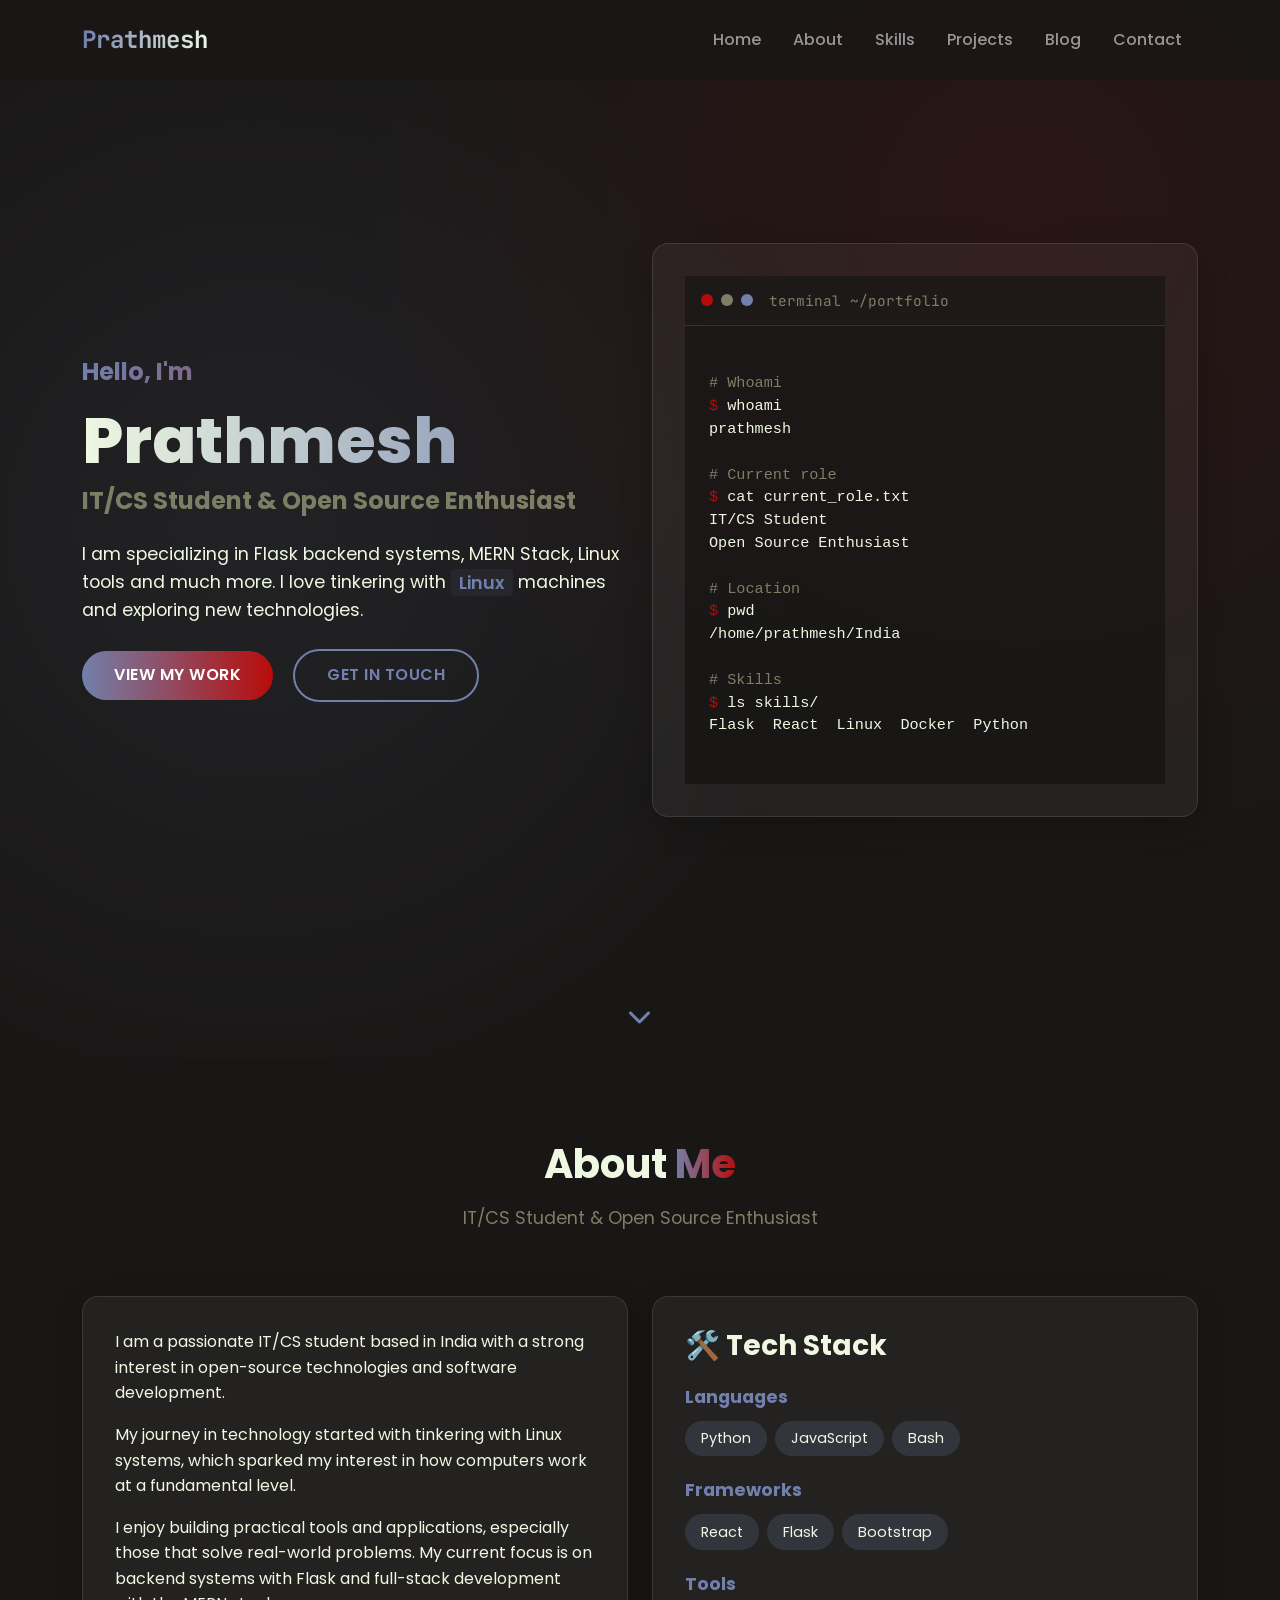
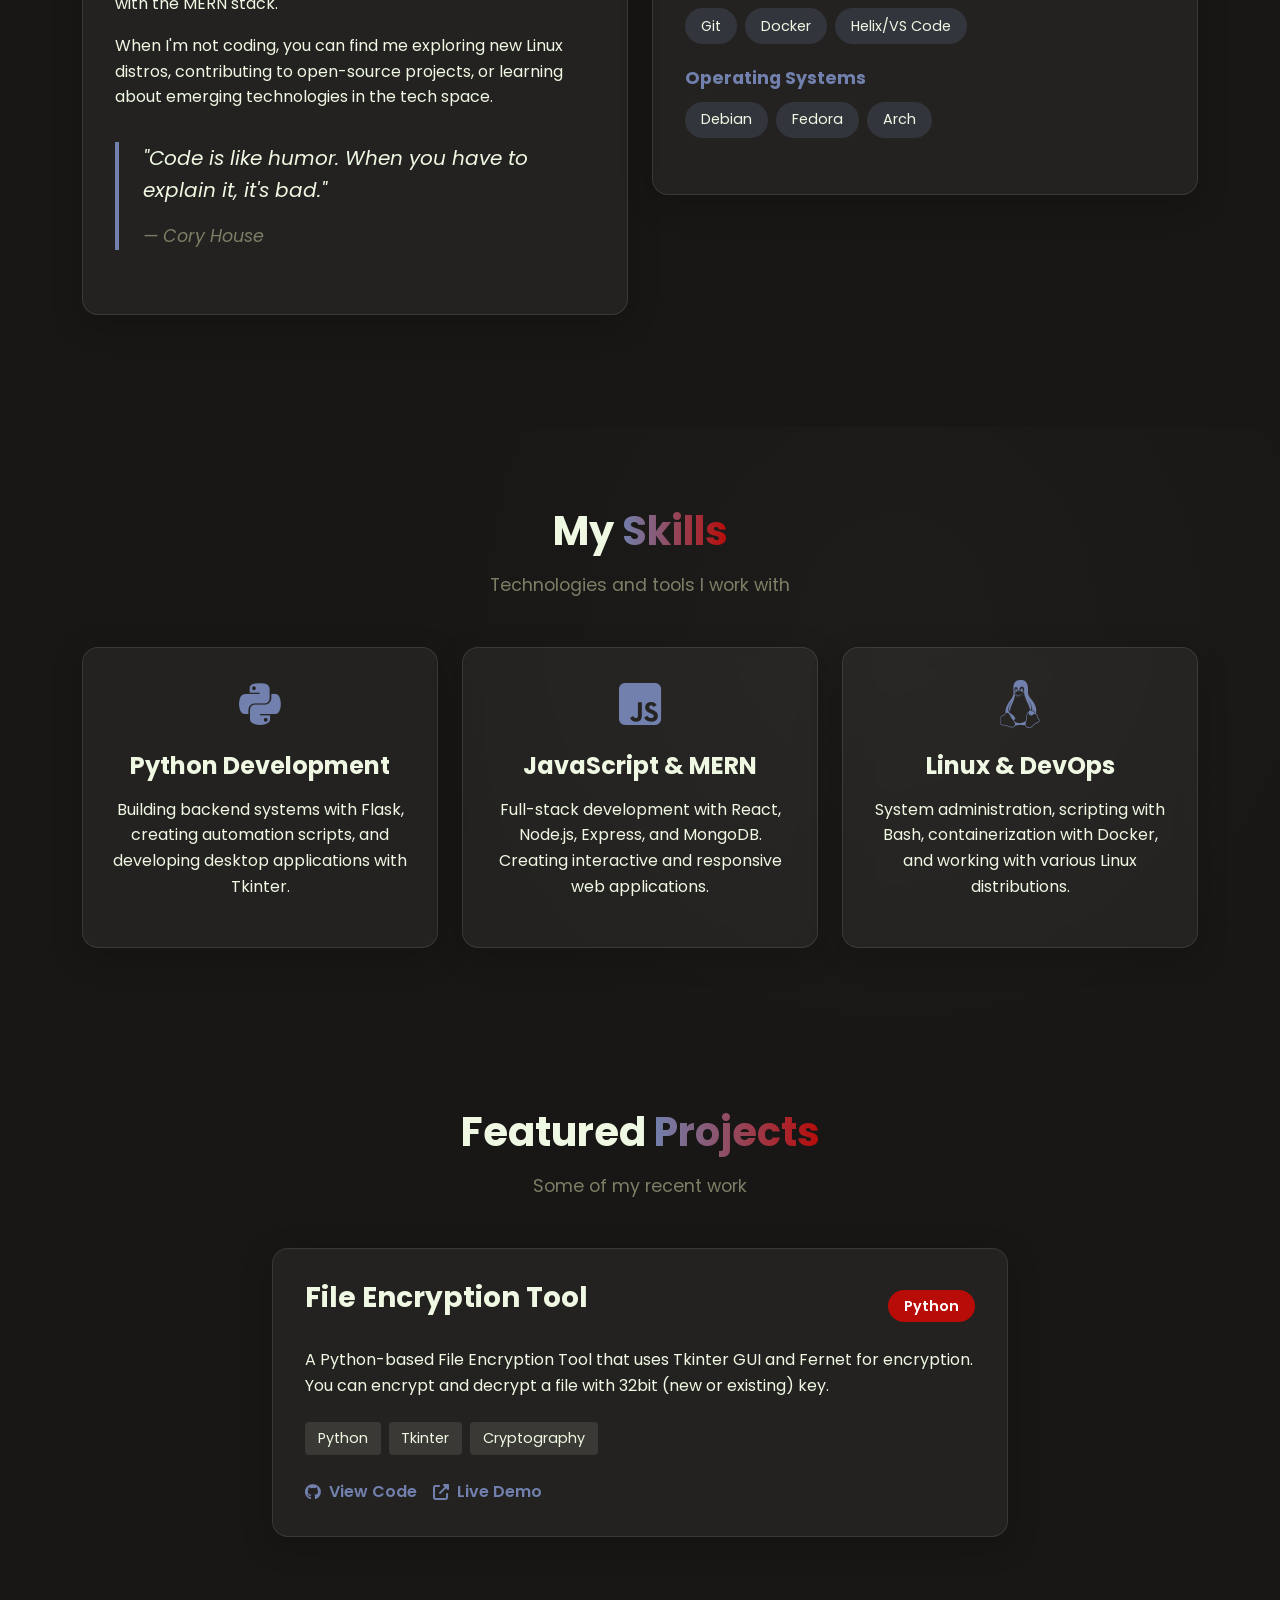
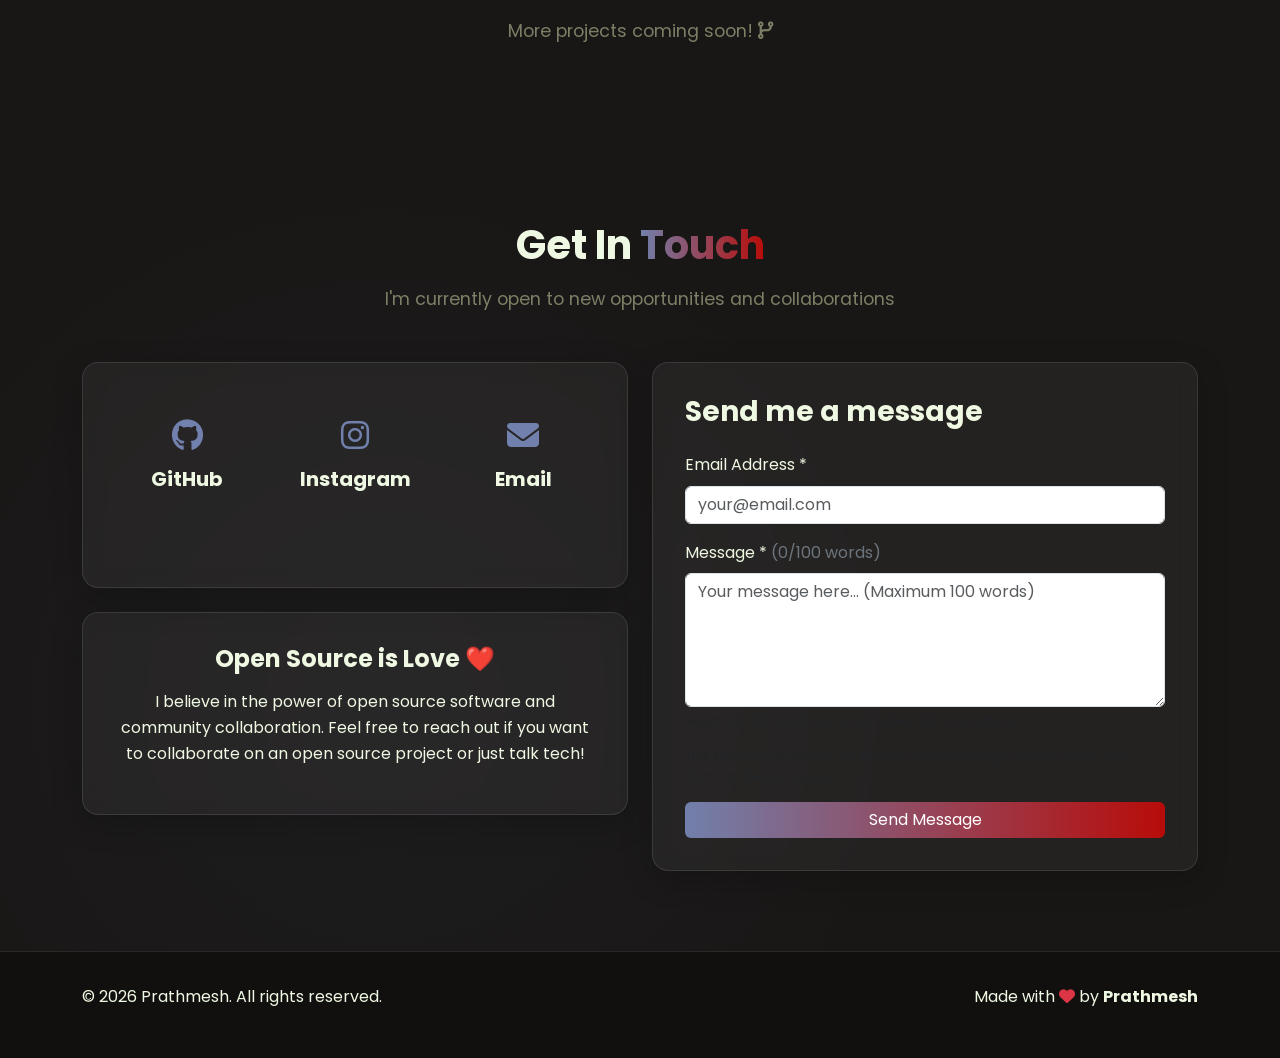
==== index.html @ 3b08bbf2 "Replaced year in footer with javascript date function." ====
<!-- <!DOCTYPE html> -->
<html lang="en">
<head>
    <meta charset="UTF-8">
    <meta name="viewport" content="width=device-width, initial-scale=1.0">
    <title>Prathmesh | IT/CS Student & Developer</title>
    <!-- Bootstrap 5 CSS -->
    <link href="https://cdn.jsdelivr.net/npm/bootstrap@5.3.0-alpha1/dist/css/bootstrap.min.css" rel="stylesheet">
    <!-- Animate.css for animations -->
    <link rel="stylesheet" href="https://cdnjs.cloudflare.com/ajax/libs/animate.css/4.1.1/animate.min.css">
    <!-- Google Fonts -->
    <link href="https://fonts.googleapis.com/css2?family=Poppins:wght@300;400;500;600;700&family=JetBrains+Mono:wght@300;400;500&display=swap" rel="stylesheet">
    <!-- Font Awesome -->
    <link rel="stylesheet" href="https://cdnjs.cloudflare.com/ajax/libs/font-awesome/6.4.0/css/all.min.css">
    <link rel="stylesheet" href="css/style.css">
</head>
<body>
    <!-- Navigation -->
    <nav class="navbar navbar-expand-lg navbar-dark fixed-top">
        <div class="container">
            <a class="navbar-brand" href="#">
                <span class="brand-text">Prathmesh</span>
            </a>
            <button class="navbar-toggler" type="button" data-bs-toggle="collapse" data-bs-target="#navbarNav">
                <span class="navbar-toggler-icon"></span>
            </button>
            <div class="collapse navbar-collapse" id="navbarNav">
                <ul class="navbar-nav ms-auto">
                    <li class="nav-item">
                        <a class="nav-link" href="#home">Home</a>
                    </li>
                    <li class="nav-item">
                        <a class="nav-link" href="#about">About</a>
                    </li>
                    <li class="nav-item">
                        <a class="nav-link" href="#skills">Skills</a>
                    </li>
                    <li class="nav-item">
                        <a class="nav-link" href="#projects">Projects</a>
                    </li>
                    <li class="nav-item">
                        <a class="nav-link" href="blog.html">Blog</a>
                    </li>
                    <li class="nav-item">
                        <a class="nav-link" href="#contact">Contact</a>
                    </li>
                </ul>
            </div>
        </div>
    </nav>

    <!-- Hero Section -->
    <section id="home" class="hero-section">
        <div class="container">
            <div class="row align-items-center min-vh-100">
                <div class="col-lg-6">
                    <div class="hero-content animate__animated animate__fadeInUp">
                        <h4 class="text-gradient">Hello, I'm</h4>
                        <h1 class="hero-title">Prathmesh</h1>
                        <h2 class="hero-subtitle">IT/CS Student & Open Source Enthusiast</h2>
                        <p class="hero-description">I am specializing in Flask backend systems, MERN Stack, Linux tools and much more. I love tinkering with <span class="highlight">Linux</span> machines and exploring new technologies.</p>
                        <div class="hero-buttons mt-4">
                            <a href="#projects" class="btn btn-primary me-3">View My Work</a>
                            <a href="#contact" class="btn btn-outline">Get In Touch</a>
                        </div>
                    </div>
                </div>
                <div class="col-lg-6">
                    <div class="hero-image-container animate__animated animate__fadeIn">
                        <div class="code-window glass-card">
                            <div class="code-window-header">
                                <div class="window-controls">
                                    <span class="control-dot" style="background-color: #B80C09;"></span>
                                    <span class="control-dot" style="background-color: #7C7F65;"></span>
                                    <span class="control-dot" style="background-color: #7180AC;"></span>
                                </div>
                                <div class="window-title">terminal ~/portfolio</div>
                            </div>
                            <div class="code-window-body">
                                <pre><code class="language-bash">
<span class="comment"># Whoami</span>
<span class="prompt">$</span> whoami
<span class="output">prathmesh</span>

<span class="comment"># Current role</span>
<span class="prompt">$</span> cat current_role.txt
<span class="output">IT/CS Student</span>
<span class="output">Open Source Enthusiast</span>

<span class="comment"># Location</span>
<span class="prompt">$</span> pwd
<span class="output">/home/prathmesh/India</span>

<span class="comment"># Skills</span>
<span class="prompt">$</span> ls skills/
<span class="output">Flask  React  Linux  Docker  Python</span>
                                </code></pre>
                            </div>
                        </div>
                    </div>
                </div>
            </div>
        </div>
        <div class="scroll-indicator">
            <a href="#about"><i class="fas fa-chevron-down"></i></a>
        </div>
    </section>

    <!-- About Section -->
    <section id="about" class="about-section">
        <div class="container">
            <div class="row">

<div class="section-title animate__animated animate__fadeInLeft text-center">
                        <h2>About <span class="text-gradient">Me</span></h2>
                        <p class="section-subtitle">IT/CS Student & Open Source Enthusiast</p>
                    </div>
                <div class="col-lg-6">
                    <div class="about-content glass-card animate__animated animate__fadeInUp">
                        <p>I am a passionate IT/CS student based in India with a strong interest in open-source technologies and software development.</p>
                        <p>My journey in technology started with tinkering with Linux systems, which sparked my interest in how computers work at a fundamental level.</p>
                        <p>I enjoy building practical tools and applications, especially those that solve real-world problems. My current focus is on backend systems with Flask and full-stack development with the MERN stack.</p>
                        <p>When I'm not coding, you can find me exploring new Linux distros, contributing to open-source projects, or learning about emerging technologies in the tech space.</p>
                        <blockquote class="blockquote">
                            <p>"Code is like humor. When you have to explain it, it's bad."</p>
                            <footer class="blockquote-footer">Cory House</footer>
                        </blockquote>
                    </div>
                </div>
                <div class="col-lg-6">
                    <div class="tech-stack glass-card animate__animated animate__fadeInUp">
                        <h3 class="mb-4">🛠️ Tech Stack</h3>
                        <div class="stack-category">
                            <h5>Languages</h5>
                            <div class="stack-tags">
                                <span class="stack-tag">Python</span>
                                <span class="stack-tag">JavaScript</span>
                                <span class="stack-tag">Bash</span>
                            </div>
                        </div>
                        <div class="stack-category">
                            <h5>Frameworks</h5>
                            <div class="stack-tags">
                                <span class="stack-tag">React</span>
                                <span class="stack-tag">Flask</span>
                                <span class="stack-tag">Bootstrap</span>
                            </div>
                        </div>
                        <div class="stack-category">
                            <h5>Tools</h5>
                            <div class="stack-tags">
                                <span class="stack-tag">Git</span>
                                <span class="stack-tag">Docker</span>
                                <span class="stack-tag">Helix/VS Code</span>
                            </div>
                        </div>
                        <div class="stack-category">
                            <h5>Operating Systems</h5>
                            <div class="stack-tags">
                                <span class="stack-tag">Debian</span>
                                <span class="stack-tag">Fedora</span>
                                <span class="stack-tag">Arch</span>
                            </div>
                        </div>
                    </div>
                </div>
            </div>
        </div>
    </section>

    <!-- Skills Section -->
    <section id="skills" class="skills-section">
        <div class="container">
            <div class="section-title text-center">
                <h2>My <span class="text-gradient">Skills</span></h2>
                <p class="section-subtitle">Technologies and tools I work with</p>
            </div>
            <div class="row">
                <div class="col-md-4">
                    <div class="skill-card glass-card animate__animated animate__fadeInUp" data-delay="0">
                        <div class="skill-icon">
                            <i class="fab fa-python"></i>
                        </div>
                        <h4>Python Development</h4>
                        <p>Building backend systems with Flask, creating automation scripts, and developing desktop applications with Tkinter.</p>
                    </div>
                </div>
                <div class="col-md-4">
                    <div class="skill-card glass-card animate__animated animate__fadeInUp" data-delay="100">
                        <div class="skill-icon">
                            <i class="fab fa-js-square"></i>
                        </div>
                        <h4>JavaScript & MERN</h4>
                        <p>Full-stack development with React, Node.js, Express, and MongoDB. Creating interactive and responsive web applications.</p>
                    </div>
                </div>
                <div class="col-md-4">
                    <div class="skill-card glass-card animate__animated animate__fadeInUp" data-delay="200">
                        <div class="skill-icon">
                            <i class="fab fa-linux"></i>
                        </div>
                        <h4>Linux & DevOps</h4>
                        <p>System administration, scripting with Bash, containerization with Docker, and working with various Linux distributions.</p>
                    </div>
                </div>
            </div>
        </div>
    </section>

    <!-- Projects Section -->
    <section id="projects" class="projects-section">
        <div class="container">
            <div class="section-title text-center">
                <h2>Featured <span class="text-gradient">Projects</span></h2>
                <p class="section-subtitle">Some of my recent work</p>
            </div>
            <div class="row">
                <div class="col-lg-8 mx-auto">
                    <div class="project-card glass-card animate__animated animate__fadeInUp">
                        <div class="project-header">
                            <h3>File Encryption Tool</h3>
                            <span class="project-badge">Python</span>
                        </div>
                        <p class="project-description">A Python-based File Encryption Tool that uses Tkinter GUI and Fernet for encryption. You can encrypt and decrypt a file with 32bit (new or existing) key.</p>
                        <div class="project-tech">
                            <span>Python</span>
                            <span>Tkinter</span>
                            <span>Cryptography</span>
                        </div>
                        <div class="project-links">
                            <a href="https://github.com/jakegithub24/python-fernet-encrypt-decrypt-tkinter-GUI" target="_blank" class="project-link">
                                <i class="fab fa-github"></i> View Code
                            </a>
                            <a href="https://github.com/jakegithub24/python-fernet-encryption-decrypt-tkinter-GUI" target="_blank" class="project-link">
                                <i class="fas fa-external-link-alt"></i> Live Demo
                            </a>
                        </div>
                    </div>
                </div>
            </div>
            <div class="text-center mt-5">
                <p class="more-projects">More projects coming soon! <i class="fas fa-code-branch"></i></p>
            </div>
        </div>
    </section>

    <!-- Contact Section -->
    <!-- <section id="contact" class="contact-section"> -->
        <!-- <div class="container"> -->
            <!-- <div class="section-title text-center"> -->
                <!-- <h2>Get In <span class="text-gradient">Touch</span></h2> -->
                <!-- <p class="section-subtitle">I'm currently open to new opportunities and collaborations</p> -->
            <!-- </div> -->
            <!-- <div class="row"> -->
                <!-- <div class="col-lg-8 mx-auto"> -->
                    <!-- <div class="contact-info glass-card"> -->
                        <!-- <div class="row"> -->
                            <!-- <div class="col-md-4"> -->
                                <!-- <a href="https://github.com/jakegithub24" target="_blank" class="contact-link"> -->
                                    <!-- <div class="contact-item"> -->
                                        <!-- <div class="contact-icon"> -->
                                            <!-- <i class="fab fa-github"></i> -->
                                        <!-- </div> -->
                                        <!-- <h5>GitHub</h5> -->
                                        <!-- <p>@jakegithub24</p> -->
                                    <!-- </div> -->
                                <!-- </a> -->
                            <!-- </div> -->
                            <!-- <div class="col-md-4"> -->
                                <!-- <a href="https://instagram.com/jakegithub24" target="_blank" class="contact-link"> -->
                                    <!-- <div class="contact-item"> -->
                                        <!-- <div class="contact-icon"> -->
                                            <!-- <i class="fab fa-instagram"></i> -->
                                        <!-- </div> -->
                                        <!-- <h5>Instagram</h5> -->
                                        <!-- <p>@jakegithub24</p> -->
                                    <!-- </div> -->
                                <!-- </a> -->
                            <!-- </div> -->
                            <!-- <div class="col-md-4"> -->
                                <!-- <a href="mailto:jakegithub24@tuta.io" class="contact-link"> -->
                                    <!-- <div class="contact-item"> -->
                                        <!-- <div class="contact-icon"> -->
                                            <!-- <i class="fas fa-envelope"></i> -->
                                        <!-- </div> -->
                                        <!-- <h5>Email</h5> -->
                                        <!-- <p>jakegithub24@tuta.io</p> -->
                                    <!-- </div> -->
                                <!-- </a> -->
                            <!-- </div> -->
                        <!-- </div> -->
                    <!-- </div> -->
                    <!-- <div class="contact-message glass-card mt-4"> -->
                        <!-- <h4 class="mb-3">Open Source is Love ❤️</h4> -->
                        <!-- <p>I believe in the power of open source software and community collaboration. Feel free to reach out if you want to collaborate on an open source project or just talk tech!</p> -->
                    <!-- </div> -->
                <!-- </div> -->
            <!-- </div> -->
        <!-- </div> -->
    <!-- </section> -->

    <!-- Contact Section -->
<section id="contact" class="contact-section">
    <div class="container">
        <div class="section-title text-center">
            <h2>Get In <span class="text-gradient">Touch</span></h2>
            <p class="section-subtitle">I'm currently open to new opportunities and collaborations</p>
        </div>
        <div class="row">
            <div class="col-lg-6">
                <div class="contact-info glass-card">
                    <div class="row">
                        <div class="col-md-4 mb-4">
                            <a href="https://github.com/jakegithub24" target="_blank" class="contact-link">
                                <div class="contact-item">
                                    <div class="contact-icon">
                                        <i class="fab fa-github"></i>
                                    </div>
                                    <h5>GitHub</h5>
                                    <!-- <p>@jakegithub24</p> -->
                                </div>
                            </a>
                            </div>
                        <div class="col-md-4 mb-4">
                            <a href="https://instagram.com/jakegithub24" target="_blank" class="contact-link">
                                <div class="contact-item">
                                    <div class="contact-icon">
                                        <i class="fab fa-instagram"></i>
                                    </div>
                                    <h5>Instagram</h5>
                                    <!-- <p>@jakegithub24</p> -->
                                </div>
                            </a>
                        </div>
                        <div class="col-md-4 mb-2">
                            <a href="mailto:jakegithub24@tuta.io" class="contact-link">
                                <div class="contact-item">
                                    <div class="contact-icon">
                                        <i class="fas fa-envelope"></i>
                                    </div>
                                    <h5>Email</h5>
                                    <!-- <p>jakegithub24@tuta.io</p> -->
                                </div>
                            </a>
                        </div>
                        <!-- <div class="col-md-6 mb-4"> -->
                            <!-- <div class="contact-item"> -->
                                <!-- <div class="contact-icon"> -->
                                    <!-- <i class="fas fa-map-marker-alt"></i> -->
                                <!-- </div> -->
                                <!-- <h5>Location</h5> -->
                                <!-- <p>India</p> -->
                            <!-- </div> -->
                        <!-- </div> -->
                    </div>
                </div>
                <div class="contact-message glass-card mt-4">
                    <h4 class="mb-3">Open Source is Love ❤️</h4>
                    <p>I believe in the power of open source software and community collaboration. Feel free to reach out if you want to collaborate on an open source project or just talk tech!</p>
                </div>
            </div>
            <br>
            <div class="col-lg-6">
                <div class="contact-form glass-card animate__animated animate__fadeInUp">
                    <h3 class="mb-4">Send me a message</h3>
                    <form id="contactForm" action="#" method="POST">
                        <div class="mb-3">
                            <label for="email" class="form-label">Email Address *</label>
                            <input type="email" class="form-control" id="email" name="email" required placeholder="your@email.com">
                        </div>
                        <div class="mb-3">
                            <label for="message" class="form-label">Message * <span id="wordCount" class="text-secondary">(0/100 words)</span></label>
                            <textarea class="form-control" id="message" name="message" rows="5" maxlength="500" required placeholder="Your message here... (Maximum 100 words)"></textarea>
                            <div class="form-text">
                                <small>Maximum 100 words (approximately 500 characters)</small>
                            </div>
                        </div>
                        <!-- reCAPTCHA -->
                        <div class="mb-3">
                            <div class="g-recaptcha" data-sitekey="YOUR_SITE_KEY_HERE"></div>
                            <div class="form-text">
                                <small>This site is protected by reCAPTCHA and the Google 
                                    <a href="https://policies.google.com/privacy" target="_blank">Privacy Policy</a> and
                                    <a href="https://policies.google.com/terms" target="_blank">Terms of Service</a> apply.
                                </small>
                            </div>
                        </div>
                        <button type="submit" class="btn btn-primary w-100" id="submitBtn">
                            <span class="spinner-border spinner-border-sm d-none" role="status" aria-hidden="true"></span>
                            Send Message
                        </button>
                        <div id="formMessage" class="alert mt-3 d-none"></div>
                    </form>
                </div>
            </div>
        </div>
    </div>
</section>

    <!-- Footer -->
    <footer class="footer">
        <div class="container">
            <div class="row">
                <div class="col-md-6">
                    <p>&copy; <span id="currentYear"></span> Prathmesh. All rights reserved.</p>
                </div>
                <div class="col-md-6 text-md-end">
                    <!-- <p>Made with <i class="fas fa-heart text-danger"></i> by <i class="fas fa-code"></i>Prathmesh</p> -->
                <p>Made with <i class="fas fa-heart text-danger"></i> by <strong>Prathmesh</strong></p>
                </div>
            </div>
        </div>
    </footer>

    <!-- Bootstrap & JS -->
    <script src="https://cdn.jsdelivr.net/npm/bootstrap@5.3.0-alpha1/dist/js/bootstrap.bundle.min.js"></script>
    <script src="js/footer.js"></script>
    <script src="js/script.js"></script>
</body>
</html>
---- css/style.css ----
/* style.css - Main CSS for Prathmesh Portfolio */

:root {
    --color-primary: #191716;
    --color-secondary: #7C7F65;
    --color-light: #EFF8E2;
    --color-accent: #7180AC;
    --color-accent2: #B80C09;
}

* {
    margin: 0;
    padding: 0;
    box-sizing: border-box;
}

body {
    font-family: 'Poppins', sans-serif;
    background-color: var(--color-primary);
    color: var(--color-light);
    overflow-x: hidden;
    line-height: 1.6;
}

/* Typography */
h1, h2, h3, h4, h5, h6 {
    font-weight: 700;
    margin-bottom: 1rem;
}

p {
    margin-bottom: 1rem;
}

a {
    text-decoration: none;
    color: inherit;
    transition: all 0.3s ease;
}

.text-gradient {
    background: linear-gradient(90deg, var(--color-accent), var(--color-accent2));
    -webkit-background-clip: text;
    background-clip: text;
    color: transparent;
    font-weight: 700;
}

/* Glassmorphic Card */
.glass-card {
    background: rgba(255, 255, 255, 0.05);
    backdrop-filter: blur(10px);
    -webkit-backdrop-filter: blur(10px);
    border-radius: 16px;
    border: 1px solid rgba(255, 255, 255, 0.1);
    padding: 2rem;
    box-shadow: 0 8px 32px rgba(0, 0, 0, 0.2);
    transition: all 0.3s ease;
}

.glass-card:hover {
    transform: translateY(-5px);
    box-shadow: 0 12px 40px rgba(0, 0, 0, 0.3);
    border: 2px solid rgba(121, 128, 172, 0.8) !important;
}

/* Navigation */
.navbar {
    background: rgba(25, 23, 22, 0.8);
    backdrop-filter: blur(10px);
    padding: 1rem 0;
    transition: all 0.3s ease;
}

.navbar.scrolled {
    background: rgba(25, 23, 22, 0.95);
    box-shadow: 0 5px 20px rgba(0, 0, 0, 0.1);
}

.navbar-brand .brand-text {
    font-family: 'JetBrains Mono', monospace;
    font-weight: 700;
    font-size: 1.5rem;
    background: linear-gradient(90deg, var(--color-accent), var(--color-light));
    -webkit-background-clip: text;
    background-clip: text;
    color: transparent;
}

.nav-link {
    font-weight: 500;
    margin: 0 0.5rem;
    position: relative;
}

.nav-link::after {
    content: '';
    position: absolute;
    width: 0;
    height: 2px;
    bottom: 0;
    left: 0;
    background: linear-gradient(90deg, var(--color-accent), var(--color-accent2));
    transition: width 0.3s ease;
}

.nav-link:hover::after,
.nav-link.active::after {
    width: 100%;
}

/* Hero Section */
.hero-section {
    min-height: 100vh;
    display: flex;
    align-items: center;
    position: relative;
    padding-top: 80px;
    background: radial-gradient(circle at 20% 50%, rgba(113, 128, 172, 0.1) 0%, transparent 50%),
                radial-gradient(circle at 80% 20%, rgba(184, 12, 9, 0.1) 0%, transparent 50%);
}

.hero-title {
    font-size: 4rem;
    font-weight: 800;
    margin-bottom: 0.5rem;
    background: linear-gradient(90deg, var(--color-light), var(--color-accent));
    -webkit-background-clip: text;
    background-clip: text;
    color: transparent;
}

.hero-subtitle {
    font-size: 1.5rem;
    color: var(--color-secondary);
    margin-bottom: 1.5rem;
}

.hero-description {
    font-size: 1.1rem;
    max-width: 600px;
}

.highlight {
    color: var(--color-accent);
    font-weight: 600;
    background: rgba(113, 128, 172, 0.1);
    padding: 0.1rem 0.5rem;
    border-radius: 4px;
}

.hero-buttons .btn {
    padding: 0.8rem 2rem;
    border-radius: 50px;
    font-weight: 600;
    text-transform: uppercase;
    letter-spacing: 0.5px;
}

.btn-primary {
    background: linear-gradient(90deg, var(--color-accent), var(--color-accent2));
    border: none;
}

.btn-outline {
    background: transparent;
    border: 2px solid var(--color-accent);
    color: var(--color-accent);
}

.btn-outline:hover {
    background: var(--color-accent);
    color: var(--color-primary);
}

.code-window {
    overflow: hidden;
}

.code-window-header {
    background: rgba(25, 23, 22, 0.8);
    padding: 0.8rem 1rem;
    border-bottom: 1px solid rgba(255, 255, 255, 0.1);
    display: flex;
    align-items: center;
}

.window-controls {
    display: flex;
    gap: 8px;
}

.control-dot {
    width: 12px;
    height: 12px;
    border-radius: 50%;
}

.window-title {
    margin-left: 1rem;
    font-family: 'JetBrains Mono', monospace;
    font-size: 0.9rem;
    color: var(--color-secondary);
}

.code-window-body {
    padding: 1.5rem;
    background: rgba(25, 23, 22, 0.9);
}

.code-window-body pre {
    margin: 0;
    font-family: 'JetBrains Mono', monospace;
    font-size: 0.95rem;
    line-height: 1.5;
}

.code-window-body .prompt {
    color: var(--color-accent2);
}

.code-window-body .output {
    color: var(--color-light);
}

.code-window-body .comment {
    color: var(--color-secondary);
}

.scroll-indicator {
    position: absolute;
    bottom: 2rem;
    left: 50%;
    transform: translateX(-50%);
    animation: bounce 2s infinite;
}

.scroll-indicator a {
    color: var(--color-accent);
    font-size: 1.5rem;
}

@keyframes bounce {
    0%, 20%, 50%, 80%, 100% {
        transform: translateY(0) translateX(-50%);
    }
    40% {
        transform: translateY(-10px) translateX(-50%);
    }
    60% {
        transform: translateY(-5px) translateX(-50%);
    }
}

/* Section Styles */
section {
    padding: 5rem 0;
}

.section-title {
    margin-bottom: 3rem;
}

.section-title h2 {
    font-size: 2.5rem;
}

.section-subtitle {
    color: var(--color-secondary);
    font-size: 1.1rem;
}

/* About Section */
.about-content {
    margin-bottom: 2rem;
}

.blockquote {
    border-left: 4px solid var(--color-accent);
    padding-left: 1.5rem;
    margin: 2rem 0;
    font-style: italic;
}

.blockquote-footer {
    color: var(--color-secondary);
    margin-top: 0.5rem;
}

.tech-stack h3 {
    color: var(--color-light);
}

.stack-category {
    margin-bottom: 1.5rem;
}

.stack-category h5 {
    color: var(--color-accent);
    margin-bottom: 0.8rem;
    font-size: 1.1rem;
}

.stack-tags {
    display: flex;
    flex-wrap: wrap;
    gap: 0.5rem;
}

.stack-tag {
    background: rgba(113, 128, 172, 0.2);
    color: var(--color-light);
    padding: 0.4rem 1rem;
    border-radius: 50px;
    font-size: 0.9rem;
    transition: all 0.3s ease;
}

.stack-tag:hover {
    background: rgba(113, 128, 172, 0.4);
    transform: translateY(-2px);
}

/* Skills Section */
.skills-section {
    background: radial-gradient(circle at 70% 30%, rgba(124, 127, 101, 0.05) 0%, transparent 50%);
}

.skill-card {
    height: 100%;
    text-align: center;
    padding: 2rem 1.5rem;
}

.skill-icon {
    font-size: 3rem;
    color: var(--color-accent);
    margin-bottom: 1.5rem;
}

/* Projects Section */
.project-card {
    margin-bottom: 2rem;
}

.project-header {
    display: flex;
    justify-content: space-between;
    align-items: center;
    margin-bottom: 1rem;
}

.project-badge {
    background: var(--color-accent2);
    color: white;
    padding: 0.3rem 1rem;
    border-radius: 50px;
    font-size: 0.9rem;
    font-weight: 600;
}

.project-tech {
    display: flex;
    flex-wrap: wrap;
    gap: 0.5rem;
    margin: 1.5rem 0;
}

.project-tech span {
    background: rgba(239, 248, 226, 0.1);
    color: var(--color-light);
    padding: 0.3rem 0.8rem;
    border-radius: 4px;
    font-size: 0.9rem;
}

.project-links {
    display: flex;
    gap: 1rem;
}

.project-link {
    display: inline-flex;
    align-items: center;
    gap: 0.5rem;
    color: var(--color-accent);
    font-weight: 600;
}

.project-link:hover {
    color: var(--color-accent2);
}

.more-projects {
    color: var(--color-secondary);
    font-size: 1.1rem;
}

/* Contact Section */
.contact-section {
    background: radial-gradient(circle at 30% 70%, rgba(113, 128, 172, 0.05) 0%, transparent 50%);
}

.contact-item {
    text-align: center;
    padding: 1.5rem 1rem;
    transition: all 0.3s ease;
}

.contact-item:hover {
    transform: translateY(-5px);
}

.contact-icon {
    font-size: 2rem;
    color: var(--color-accent);
    margin-bottom: 1rem;
}

.contact-link:hover {
    text-decoration: none;
}

.contact-message {
    text-align: center;
}

/* Footer */
.footer {
    background: rgba(0, 0, 0, 0.3);
    padding: 2rem 0;
    border-top: 1px solid rgba(255, 255, 255, 0.1);
}

/* Responsive Styles */
@media (max-width: 768px) {
    .hero-title {
        font-size: 2.5rem;
    }
    
    .hero-subtitle {
        font-size: 1.2rem;
    }
    
    .section-title h2 {
        font-size: 2rem;
    }
    
    .code-window {
        margin-top: 2rem;
    }
}
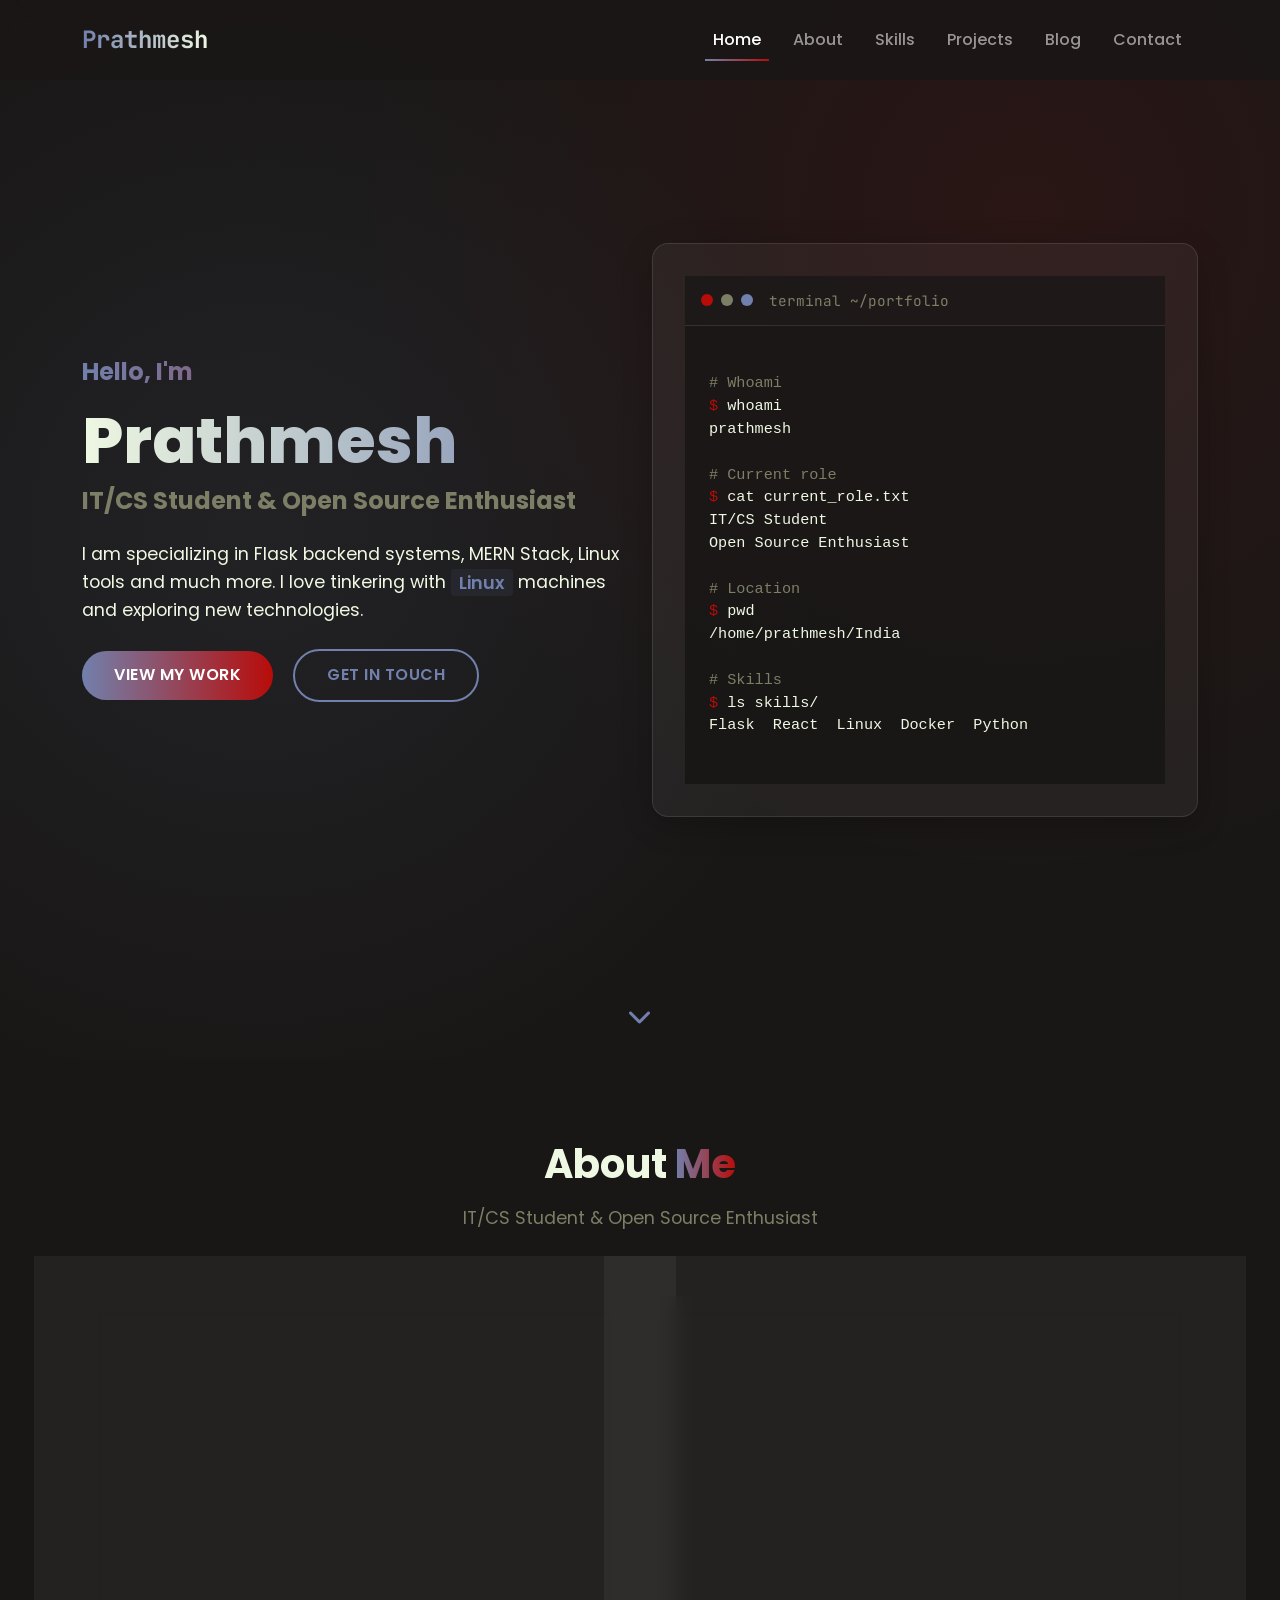
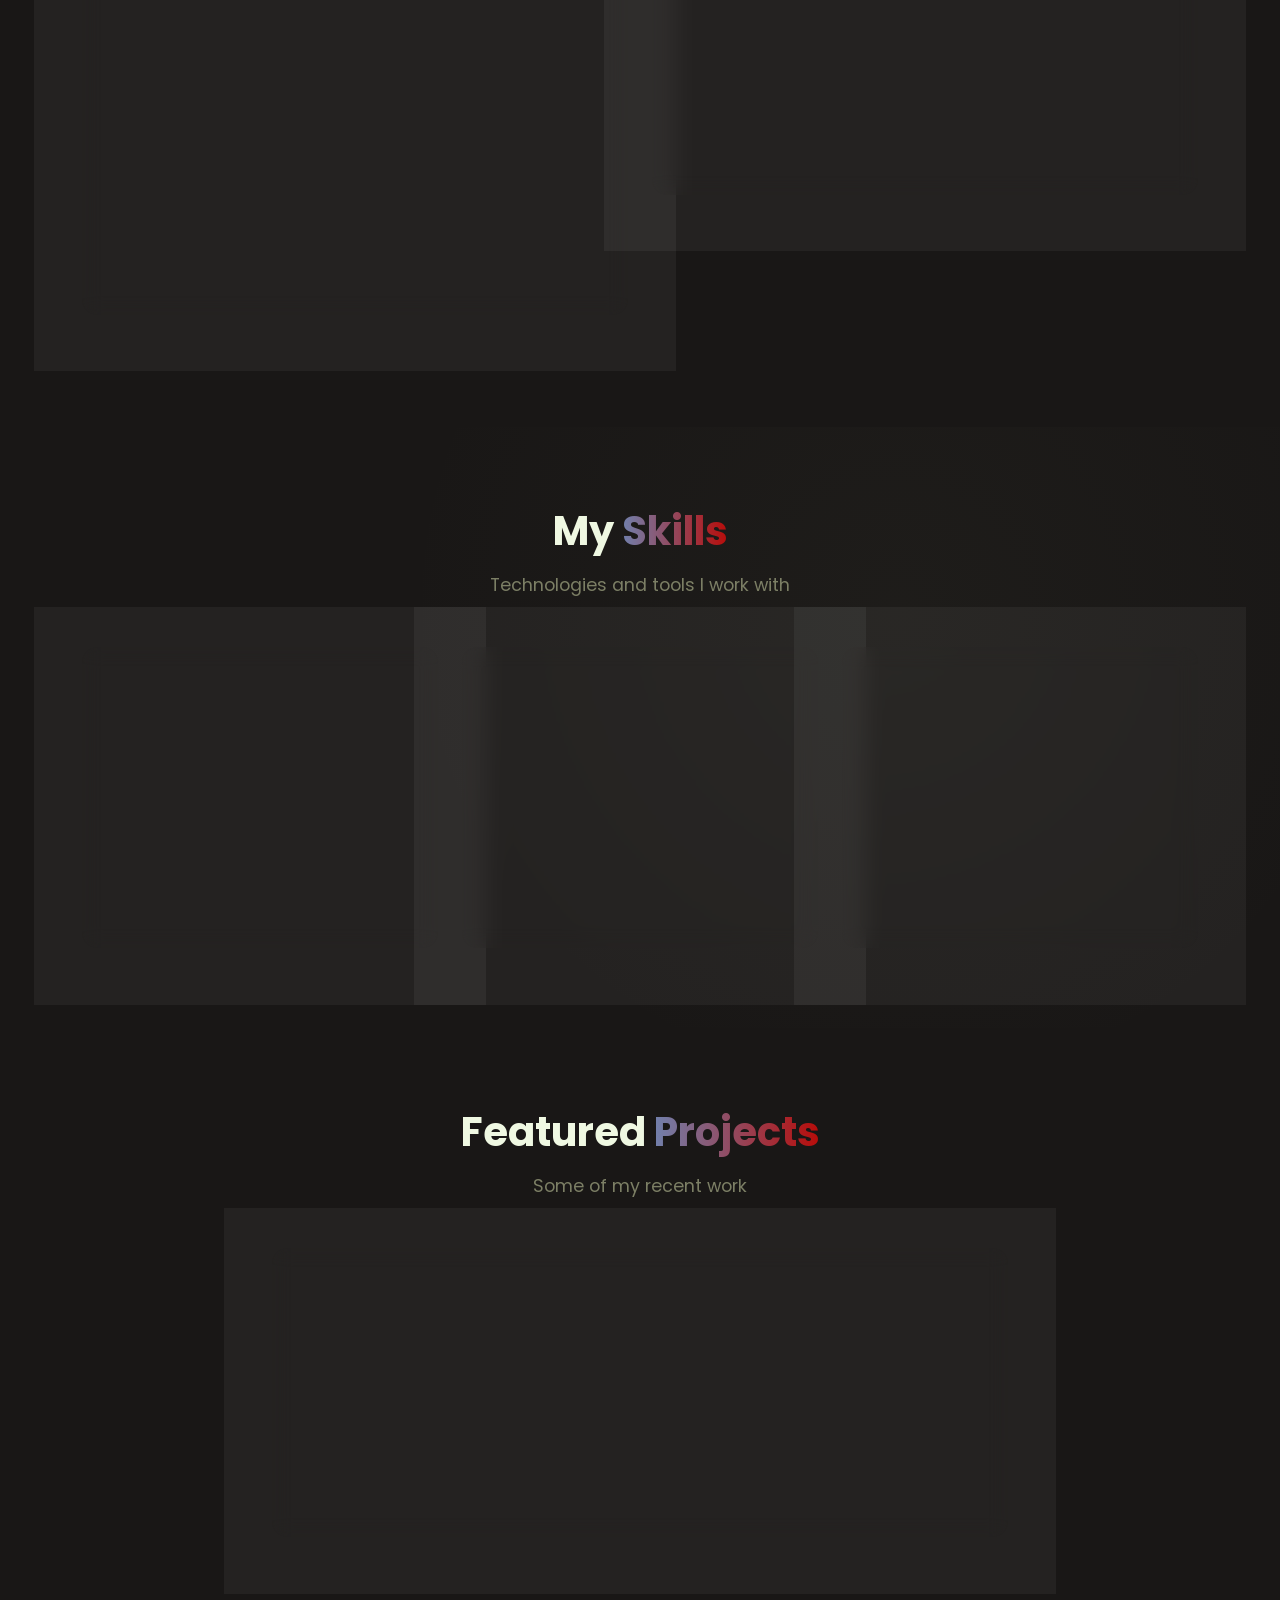
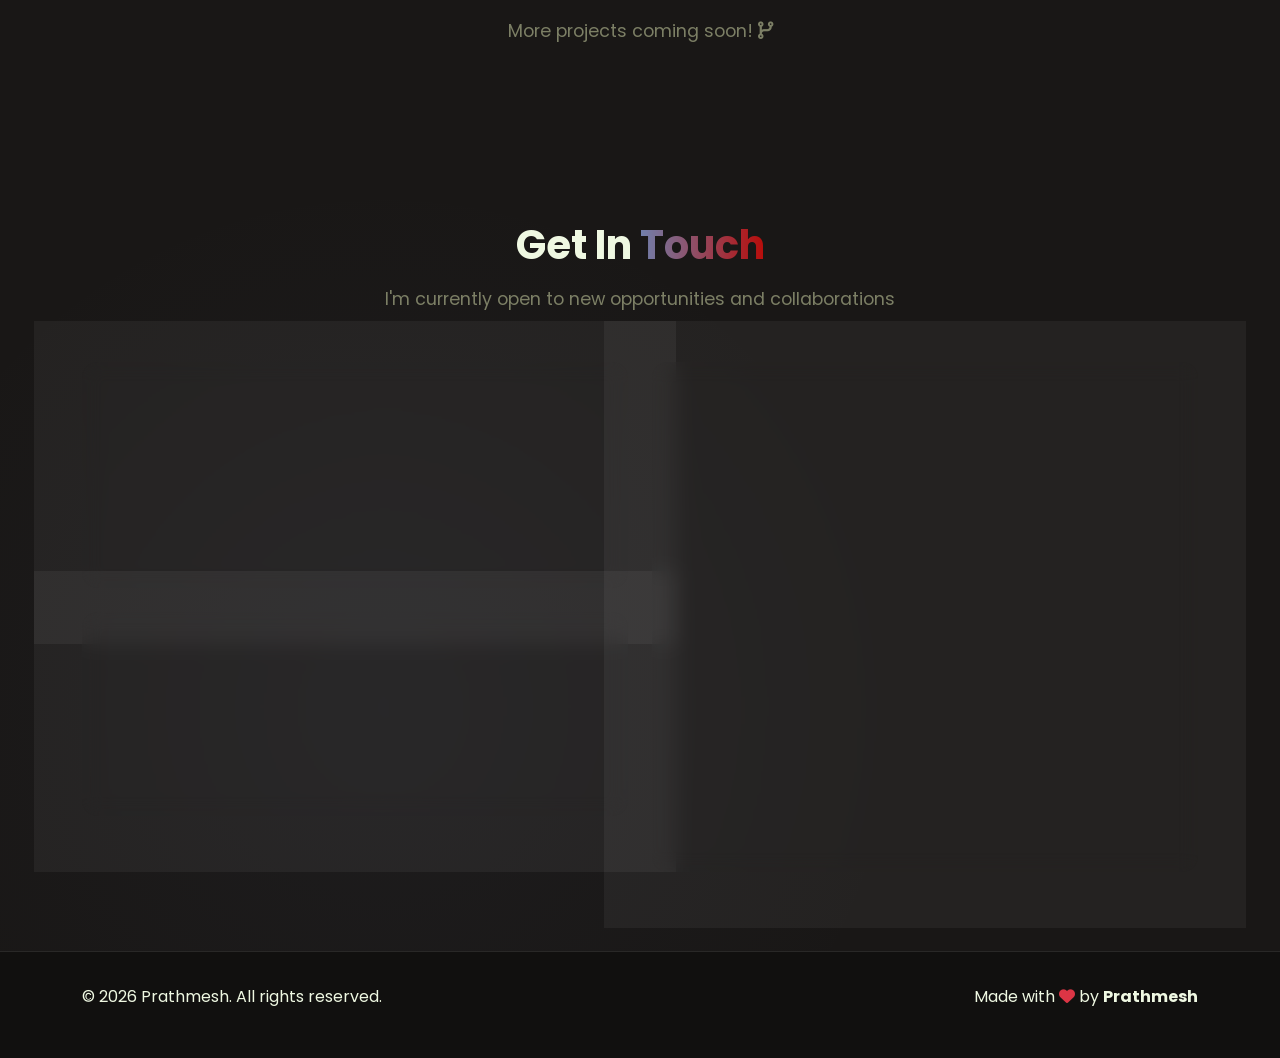
==== commit 2c3b33b8: "Made 'nav-link-after' active with respective section." ====
--- a/index.html
+++ b/index.html
@@ -12,7 +12,7 @@
     <link href="https://fonts.googleapis.com/css2?family=Poppins:wght@300;400;500;600;700&family=JetBrains+Mono:wght@300;400;500&display=swap" rel="stylesheet">
     <!-- Font Awesome -->
     <link rel="stylesheet" href="https://cdnjs.cloudflare.com/ajax/libs/font-awesome/6.4.0/css/all.min.css">
-    <link rel="stylesheet" href="css/style.css">
+    <link rel="stylesheet" href="Assets/CSS/style.css">
 </head>
 <body>
     <!-- Navigation -->
@@ -27,7 +27,7 @@
             <div class="collapse navbar-collapse" id="navbarNav">
                 <ul class="navbar-nav ms-auto">
                     <li class="nav-item">
-                        <a class="nav-link" href="#home">Home</a>
+                        <a class="nav-link active" href="#home">Home</a>
                     </li>
                     <li class="nav-item">
                         <a class="nav-link" href="#about">About</a>
@@ -414,7 +414,8 @@
 
     <!-- Bootstrap & JS -->
     <script src="https://cdn.jsdelivr.net/npm/bootstrap@5.3.0-alpha1/dist/js/bootstrap.bundle.min.js"></script>
-    <script src="js/footer.js"></script>
-    <script src="js/script.js"></script>
+    <script src="Assets/JS/footer.js"></script>
+    <script src="Assets/JS/nav.js"></script>
+    <script src="Assets/JS/script.js"></script>
 </body>
 </html>
--- a/Assets/CSS/style.css
+++ b/Assets/CSS/style.css
@@ -0,0 +1,453 @@
+/* style.css - Main CSS for Prathmesh Portfolio */
+
+:root {
+    --color-primary: #191716;
+    --color-secondary: #7C7F65;
+    --color-light: #EFF8E2;
+    --color-accent: #7180AC;
+    --color-accent2: #B80C09;
+}
+
+* {
+    margin: 0;
+    padding: 0;
+    box-sizing: border-box;
+}
+
+body {
+    font-family: 'Poppins', sans-serif;
+    background-color: var(--color-primary);
+    color: var(--color-light);
+    overflow-x: hidden;
+    line-height: 1.6;
+}
+
+/* Typography */
+h1, h2, h3, h4, h5, h6 {
+    font-weight: 700;
+    margin-bottom: 1rem;
+}
+
+p {
+    margin-bottom: 1rem;
+}
+
+a {
+    text-decoration: none;
+    color: inherit;
+    transition: all 0.3s ease;
+}
+
+.text-gradient {
+    background: linear-gradient(90deg, var(--color-accent), var(--color-accent2));
+    -webkit-background-clip: text;
+    background-clip: text;
+    color: transparent;
+    font-weight: 700;
+}
+
+/* Glassmorphic Card */
+.glass-card {
+    background: rgba(255, 255, 255, 0.05);
+    backdrop-filter: blur(10px);
+    -webkit-backdrop-filter: blur(10px);
+    border-radius: 16px;
+    border: 1px solid rgba(255, 255, 255, 0.1);
+    padding: 2rem;
+    box-shadow: 0 8px 32px rgba(0, 0, 0, 0.2);
+    transition: all 0.3s ease;
+}
+
+.glass-card:hover {
+    transform: translateY(-5px);
+    box-shadow: 0 12px 40px rgba(0, 0, 0, 0.3);
+    border: 2px solid rgba(121, 128, 172, 0.8) !important;
+}
+
+/* Navigation */
+.navbar {
+    background: rgba(25, 23, 22, 0.8);
+    backdrop-filter: blur(10px);
+    padding: 1rem 0;
+    transition: all 0.3s ease;
+}
+
+.navbar.scrolled {
+    background: rgba(25, 23, 22, 0.95);
+    box-shadow: 0 5px 20px rgba(0, 0, 0, 0.1);
+}
+
+.navbar-brand .brand-text {
+    font-family: 'JetBrains Mono', monospace;
+    font-weight: 700;
+    font-size: 1.5rem;
+    background: linear-gradient(90deg, var(--color-accent), var(--color-light));
+    -webkit-background-clip: text;
+    background-clip: text;
+    color: transparent;
+}
+
+.nav-link {
+    font-weight: 500;
+    margin: 0 0.5rem;
+    position: relative;
+    display: inline-block;
+}
+
+.nav-link::after {
+    content: '';
+    position: absolute;
+    width: 0;
+    height: 2px;
+    bottom: 0;
+    left: 0;
+    background: linear-gradient(90deg, var(--color-accent), var(--color-accent2));
+    transition: width 0.3s ease;
+}
+
+.nav-link:hover::after,
+.nav-link.active::after {
+    width: 100%;
+}
+
+/* Hero Section */
+.hero-section {
+    min-height: 100vh;
+    display: flex;
+    align-items: center;
+    position: relative;
+    padding-top: 80px;
+    background: radial-gradient(circle at 20% 50%, rgba(113, 128, 172, 0.1) 0%, transparent 50%),
+                radial-gradient(circle at 80% 20%, rgba(184, 12, 9, 0.1) 0%, transparent 50%);
+}
+
+.hero-title {
+    font-size: 4rem;
+    font-weight: 800;
+    margin-bottom: 0.5rem;
+    background: linear-gradient(90deg, var(--color-light), var(--color-accent));
+    -webkit-background-clip: text;
+    background-clip: text;
+    color: transparent;
+}
+
+.hero-subtitle {
+    font-size: 1.5rem;
+    color: var(--color-secondary);
+    margin-bottom: 1.5rem;
+}
+
+.hero-description {
+    font-size: 1.1rem;
+    max-width: 600px;
+}
+
+.highlight {
+    color: var(--color-accent);
+    font-weight: 600;
+    background: rgba(113, 128, 172, 0.1);
+    padding: 0.1rem 0.5rem;
+    border-radius: 4px;
+}
+
+.hero-buttons .btn {
+    padding: 0.8rem 2rem;
+    border-radius: 50px;
+    font-weight: 600;
+    text-transform: uppercase;
+    letter-spacing: 0.5px;
+}
+
+.btn-primary {
+    background: linear-gradient(90deg, var(--color-accent), var(--color-accent2));
+    border: none;
+}
+
+.btn-outline {
+    background: transparent;
+    border: 2px solid var(--color-accent);
+    color: var(--color-accent);
+}
+
+.btn-outline:hover {
+    background: var(--color-accent);
+    color: var(--color-primary);
+}
+
+.code-window {
+    overflow: hidden;
+}
+
+.code-window-header {
+    background: rgba(25, 23, 22, 0.8);
+    padding: 0.8rem 1rem;
+    border-bottom: 1px solid rgba(255, 255, 255, 0.1);
+    display: flex;
+    align-items: center;
+}
+
+.window-controls {
+    display: flex;
+    gap: 8px;
+}
+
+.control-dot {
+    width: 12px;
+    height: 12px;
+    border-radius: 50%;
+}
+
+.window-title {
+    margin-left: 1rem;
+    font-family: 'JetBrains Mono', monospace;
+    font-size: 0.9rem;
+    color: var(--color-secondary);
+}
+
+.code-window-body {
+    padding: 1.5rem;
+    background: rgba(25, 23, 22, 0.9);
+}
+
+.code-window-body pre {
+    margin: 0;
+    font-family: 'JetBrains Mono', monospace;
+    font-size: 0.95rem;
+    line-height: 1.5;
+}
+
+.code-window-body .prompt {
+    color: var(--color-accent2);
+}
+
+.code-window-body .output {
+    color: var(--color-light);
+}
+
+.code-window-body .comment {
+    color: var(--color-secondary);
+}
+
+.scroll-indicator {
+    position: absolute;
+    bottom: 2rem;
+    left: 50%;
+    transform: translateX(-50%);
+    animation: bounce 2s infinite;
+}
+
+.scroll-indicator a {
+    color: var(--color-accent);
+    font-size: 1.5rem;
+}
+
+@keyframes bounce {
+    0%, 20%, 50%, 80%, 100% {
+        transform: translateY(0) translateX(-50%);
+    }
+    40% {
+        transform: translateY(-10px) translateX(-50%);
+    }
+    60% {
+        transform: translateY(-5px) translateX(-50%);
+    }
+}
+
+/* Section Styles */
+section {
+    padding: 5rem 0;
+}
+
+.section-title {
+    margin-bottom: 3rem;
+}
+
+.section-title h2 {
+    font-size: 2.5rem;
+}
+
+.section-subtitle {
+    color: var(--color-secondary);
+    font-size: 1.1rem;
+}
+
+/* About Section */
+.about-content {
+    margin-bottom: 2rem;
+}
+
+.blockquote {
+    border-left: 4px solid var(--color-accent);
+    padding-left: 1.5rem;
+    margin: 2rem 0;
+    font-style: italic;
+}
+
+.blockquote-footer {
+    color: var(--color-secondary);
+    margin-top: 0.5rem;
+}
+
+.tech-stack h3 {
+    color: var(--color-light);
+}
+
+.stack-category {
+    margin-bottom: 1.5rem;
+}
+
+.stack-category h5 {
+    color: var(--color-accent);
+    margin-bottom: 0.8rem;
+    font-size: 1.1rem;
+}
+
+.stack-tags {
+    display: flex;
+    flex-wrap: wrap;
+    gap: 0.5rem;
+}
+
+.stack-tag {
+    background: rgba(113, 128, 172, 0.2);
+    color: var(--color-light);
+    padding: 0.4rem 1rem;
+    border-radius: 50px;
+    font-size: 0.9rem;
+    transition: all 0.3s ease;
+}
+
+.stack-tag:hover {
+    background: rgba(113, 128, 172, 0.4);
+    transform: translateY(-2px);
+}
+
+/* Skills Section */
+.skills-section {
+    background: radial-gradient(circle at 70% 30%, rgba(124, 127, 101, 0.05) 0%, transparent 50%);
+}
+
+.skill-card {
+    height: 100%;
+    text-align: center;
+    padding: 2rem 1.5rem;
+}
+
+.skill-icon {
+    font-size: 3rem;
+    color: var(--color-accent);
+    margin-bottom: 1.5rem;
+}
+
+/* Projects Section */
+.project-card {
+    margin-bottom: 2rem;
+}
+
+.project-header {
+    display: flex;
+    justify-content: space-between;
+    align-items: center;
+    margin-bottom: 1rem;
+}
+
+.project-badge {
+    background: var(--color-accent2);
+    color: white;
+    padding: 0.3rem 1rem;
+    border-radius: 50px;
+    font-size: 0.9rem;
+    font-weight: 600;
+}
+
+.project-tech {
+    display: flex;
+    flex-wrap: wrap;
+    gap: 0.5rem;
+    margin: 1.5rem 0;
+}
+
+.project-tech span {
+    background: rgba(239, 248, 226, 0.1);
+    color: var(--color-light);
+    padding: 0.3rem 0.8rem;
+    border-radius: 4px;
+    font-size: 0.9rem;
+}
+
+.project-links {
+    display: flex;
+    gap: 1rem;
+}
+
+.project-link {
+    display: inline-flex;
+    align-items: center;
+    gap: 0.5rem;
+    color: var(--color-accent);
+    font-weight: 600;
+}
+
+.project-link:hover {
+    color: var(--color-accent2);
+}
+
+.more-projects {
+    color: var(--color-secondary);
+    font-size: 1.1rem;
+}
+
+/* Contact Section */
+.contact-section {
+    background: radial-gradient(circle at 30% 70%, rgba(113, 128, 172, 0.05) 0%, transparent 50%);
+}
+
+.contact-item {
+    text-align: center;
+    padding: 1.5rem 1rem;
+    transition: all 0.3s ease;
+}
+
+.contact-item:hover {
+    transform: translateY(-5px);
+}
+
+.contact-icon {
+    font-size: 2rem;
+    color: var(--color-accent);
+    margin-bottom: 1rem;
+}
+
+.contact-link:hover {
+    text-decoration: none;
+}
+
+.contact-message {
+    text-align: center;
+}
+
+/* Footer */
+.footer {
+    background: rgba(0, 0, 0, 0.3);
+    padding: 2rem 0;
+    border-top: 1px solid rgba(255, 255, 255, 0.1);
+}
+
+/* Responsive Styles */
+@media (max-width: 768px) {
+    .hero-title {
+        font-size: 2.5rem;
+    }
+    
+    .hero-subtitle {
+        font-size: 1.2rem;
+    }
+    
+    .section-title h2 {
+        font-size: 2rem;
+    }
+    
+    .code-window {
+        margin-top: 2rem;
+    }
+}
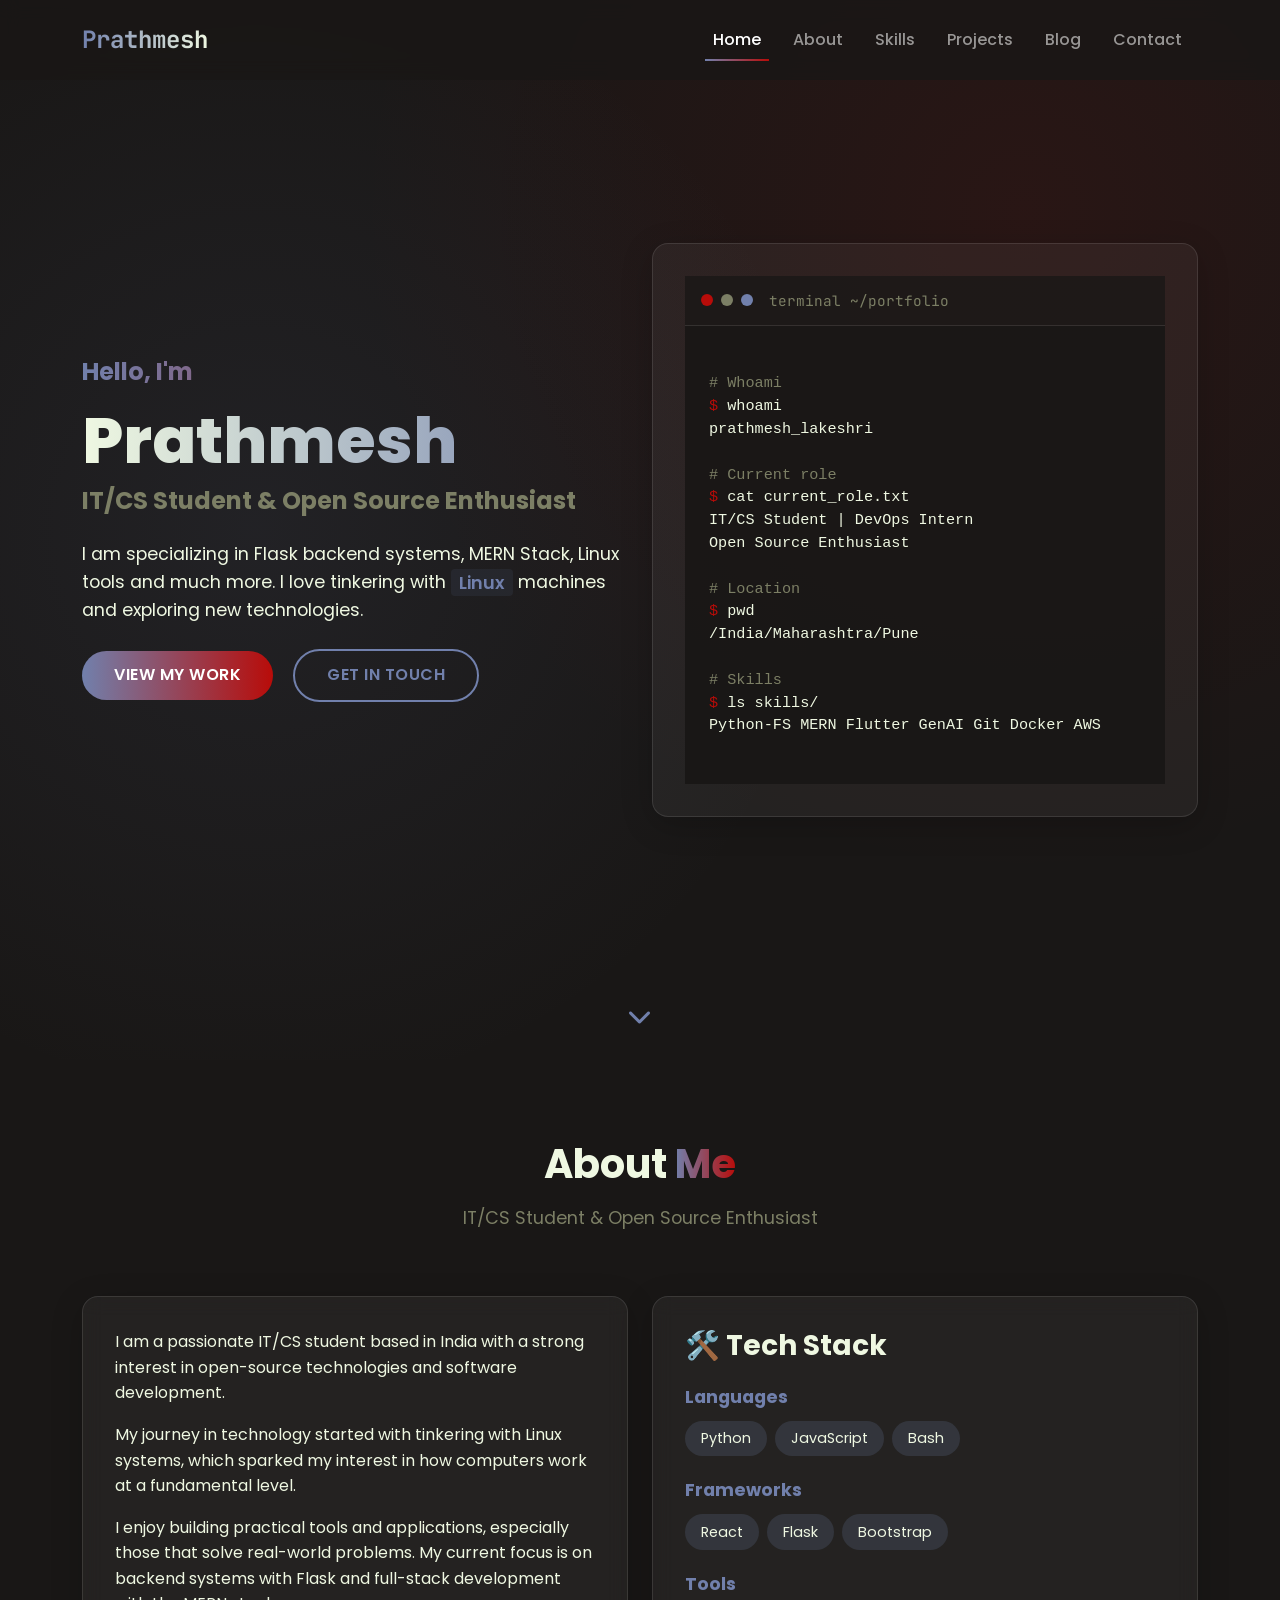
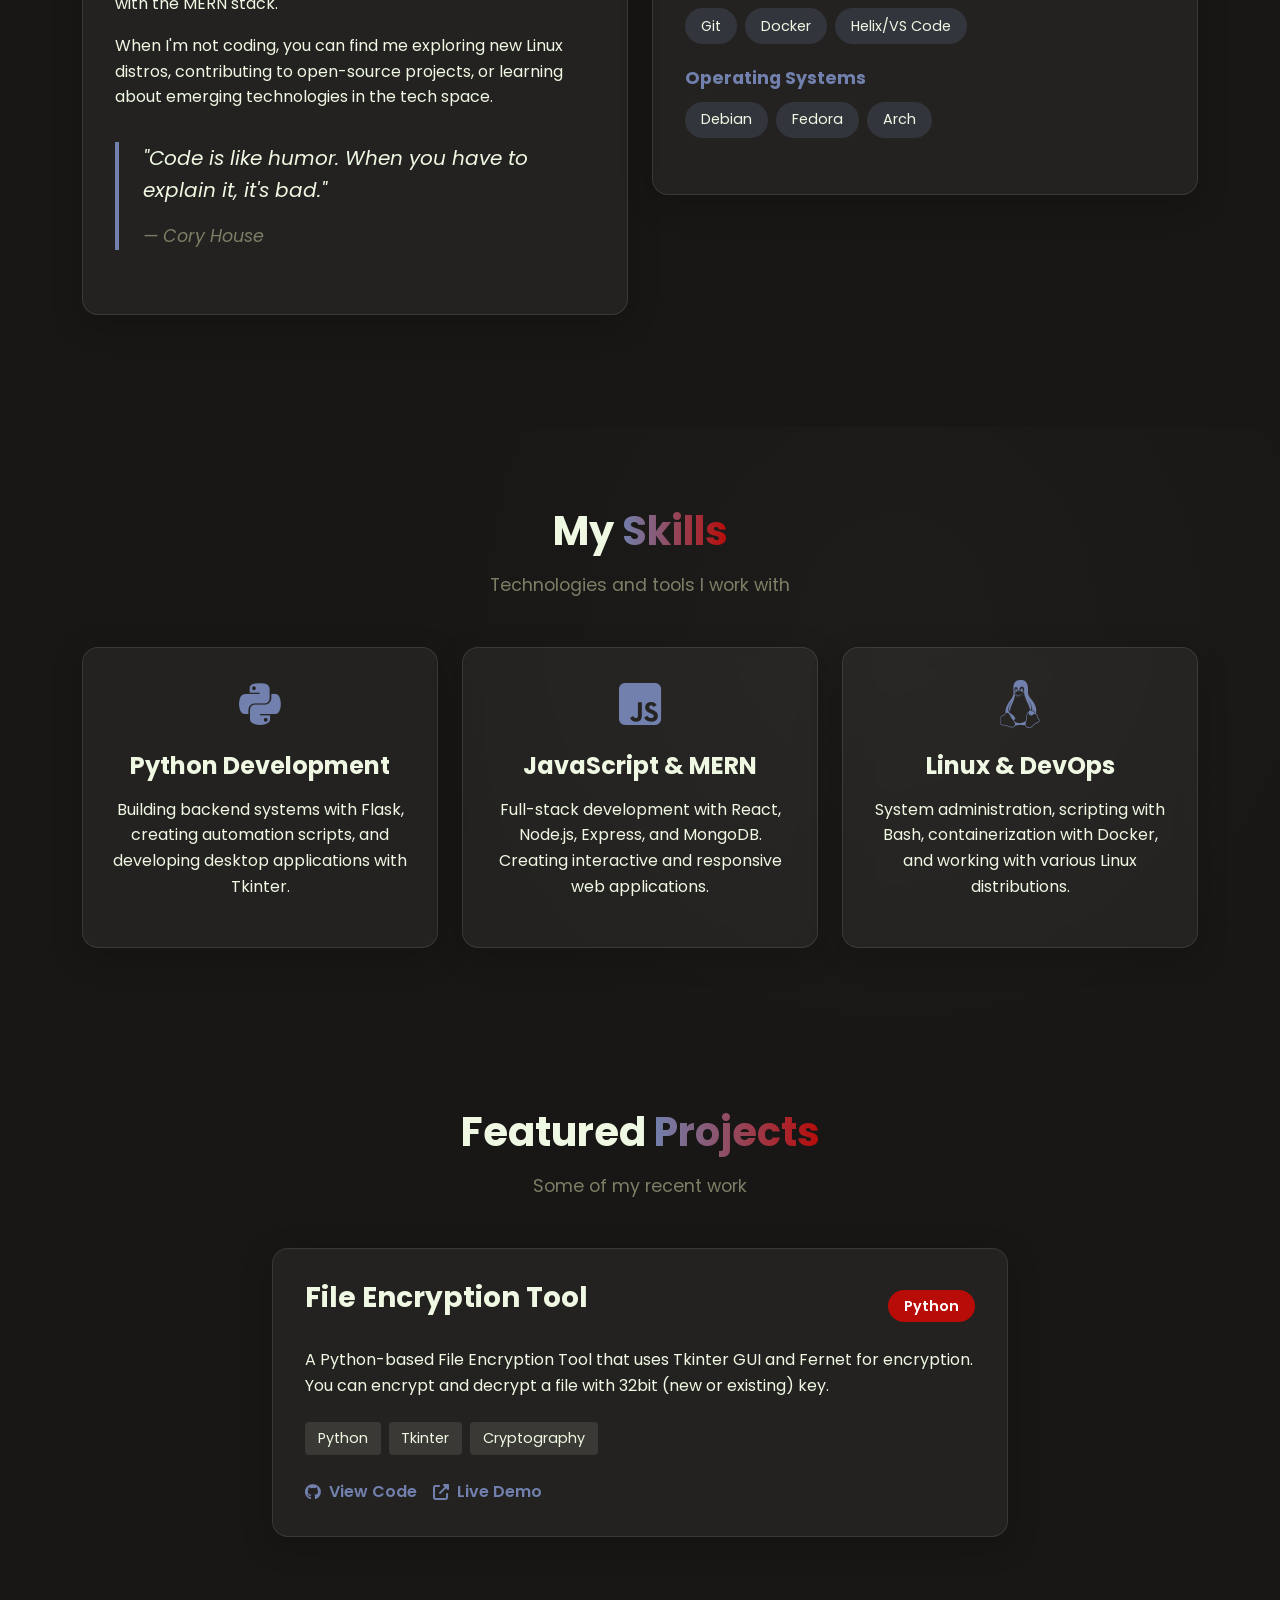
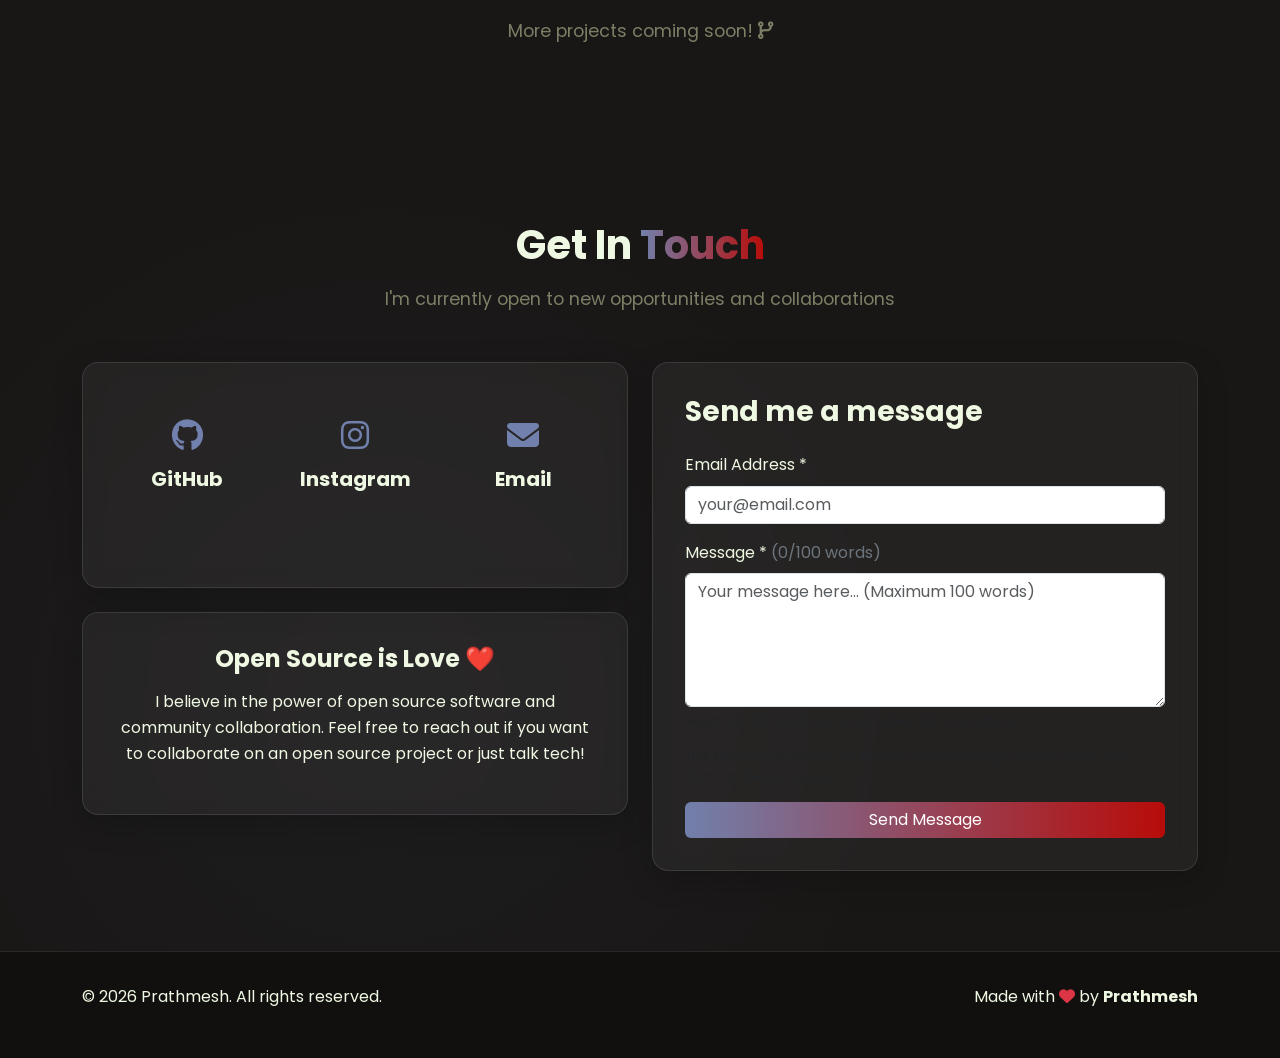
==== commit 994210f1: "Minor changes in 'Hero-Section'." ====
--- a/index.html
+++ b/index.html
@@ -80,20 +80,20 @@
                                 <pre><code class="language-bash">
 <span class="comment"># Whoami</span>
 <span class="prompt">$</span> whoami
-<span class="output">prathmesh</span>
+<span class="output">prathmesh_lakeshri</span>
 
 <span class="comment"># Current role</span>
 <span class="prompt">$</span> cat current_role.txt
-<span class="output">IT/CS Student</span>
+<span class="output">IT/CS Student | DevOps Intern</span>
 <span class="output">Open Source Enthusiast</span>
 
 <span class="comment"># Location</span>
 <span class="prompt">$</span> pwd
-<span class="output">/home/prathmesh/India</span>
+<span class="output">/India/Maharashtra/Pune</span>
 
 <span class="comment"># Skills</span>
 <span class="prompt">$</span> ls skills/
-<span class="output">Flask  React  Linux  Docker  Python</span>
+<span class="output">Python-FS MERN Flutter GenAI Git Docker AWS</span>
                                 </code></pre>
                             </div>
                         </div>
@@ -333,7 +333,7 @@
                             </a>
                         </div>
                         <div class="col-md-4 mb-2">
-                            <a href="mailto:jakegithub24@tuta.io" class="contact-link">
+                            <a href="mailto:prathmeshlakeshri@gmail.com" class="contact-link">
                                 <div class="contact-item">
                                     <div class="contact-icon">
                                         <i class="fas fa-envelope"></i>
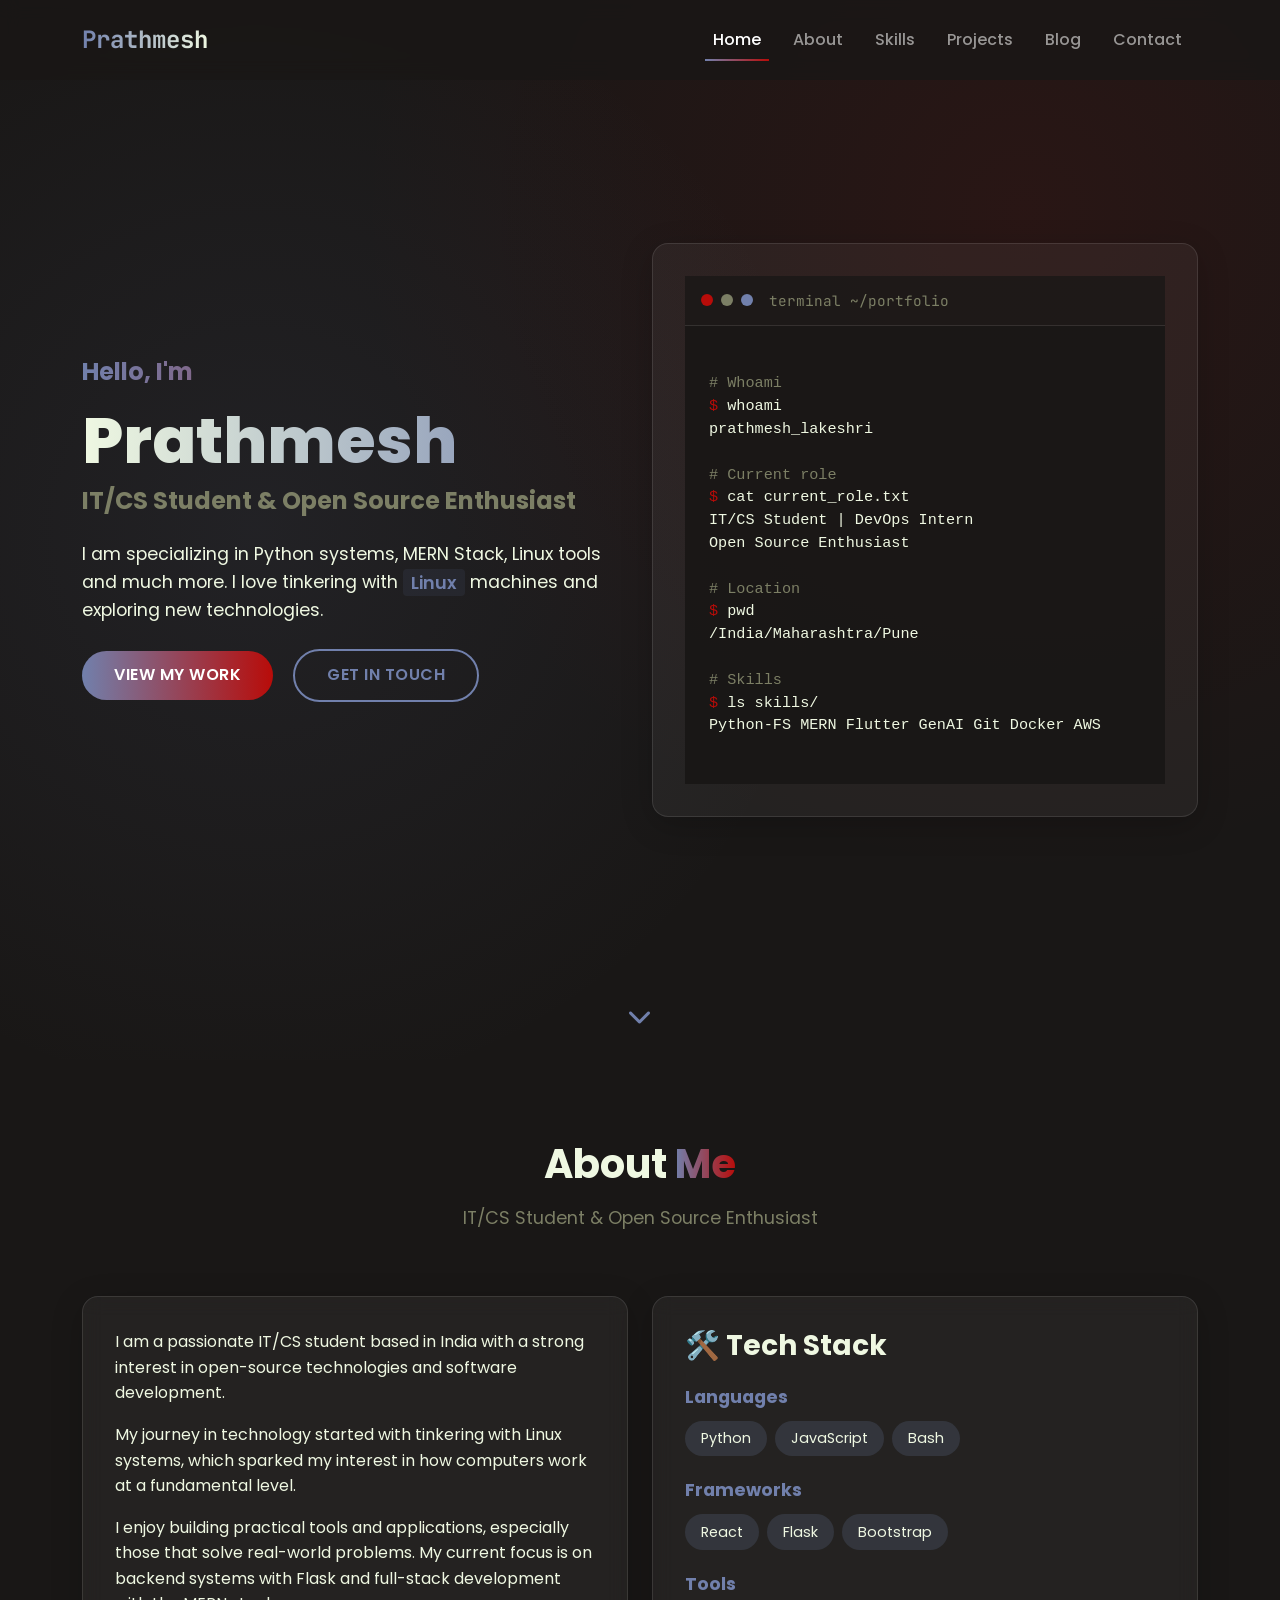
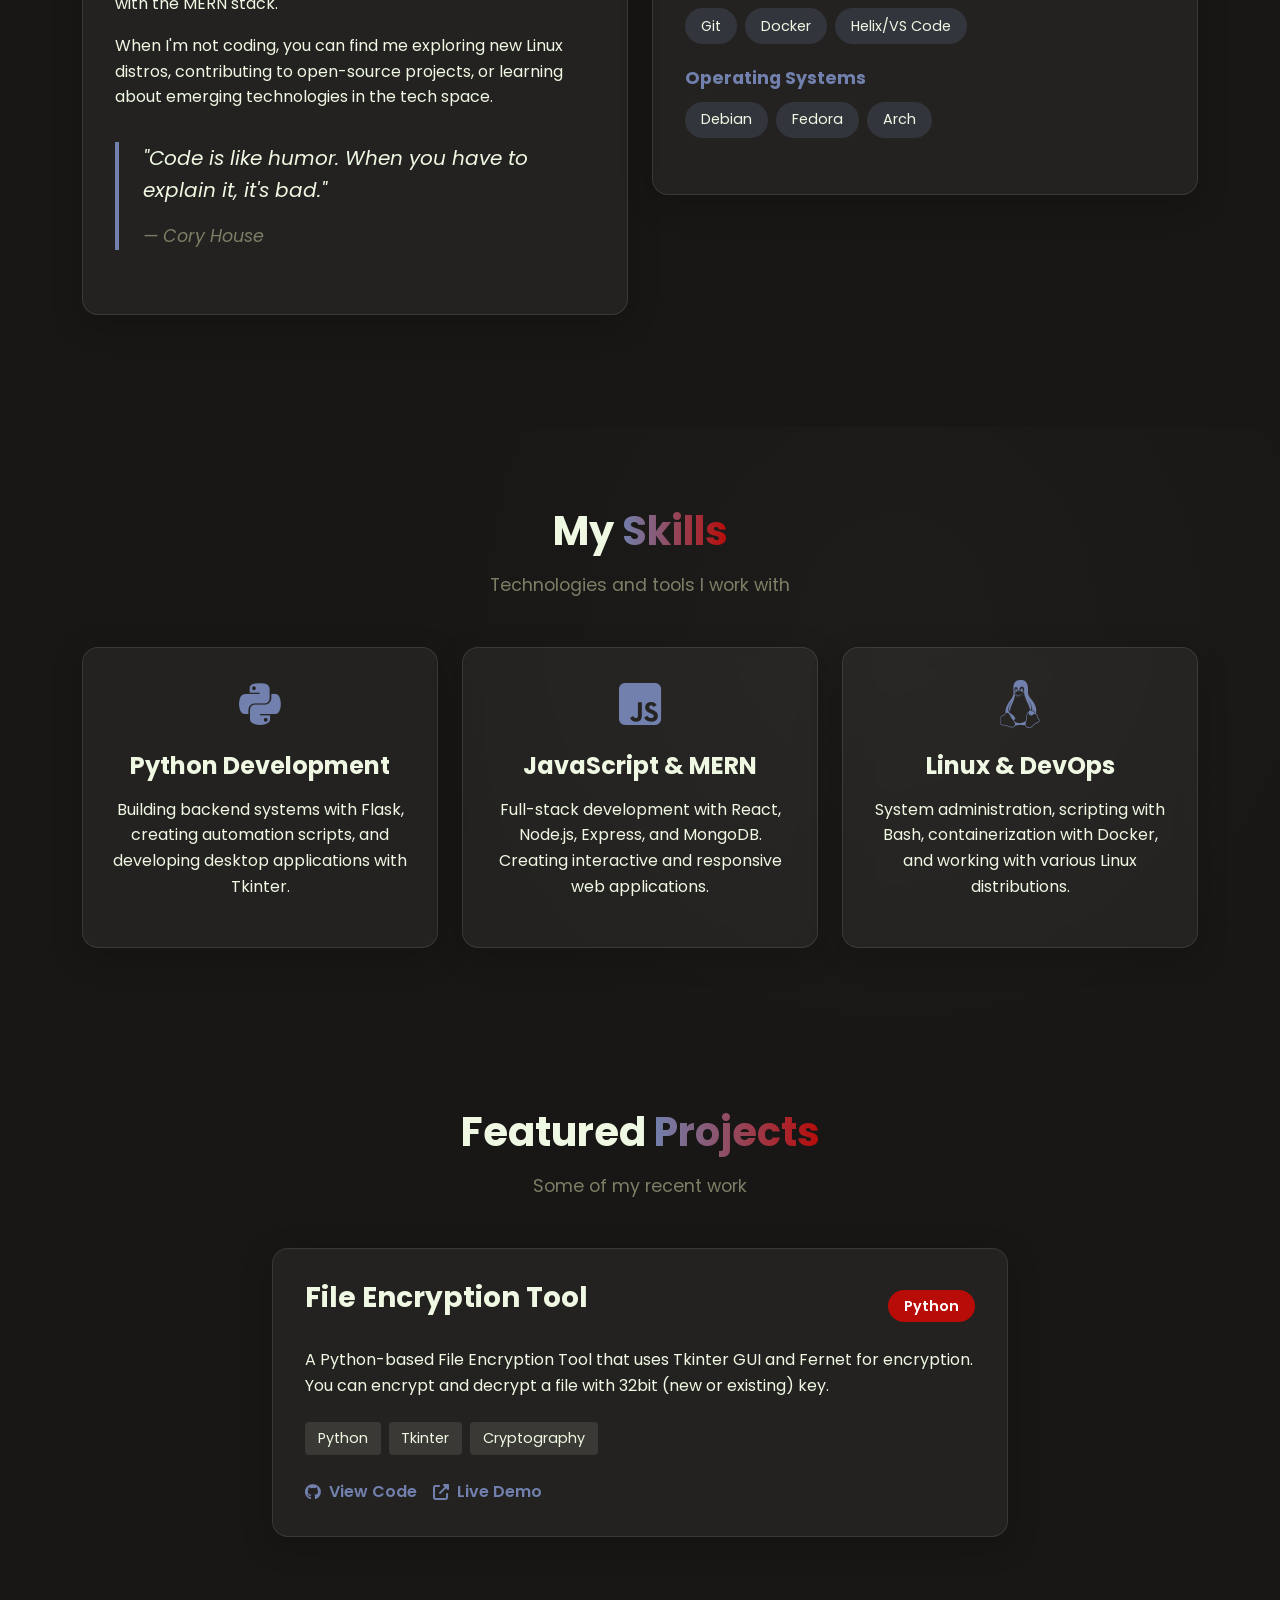
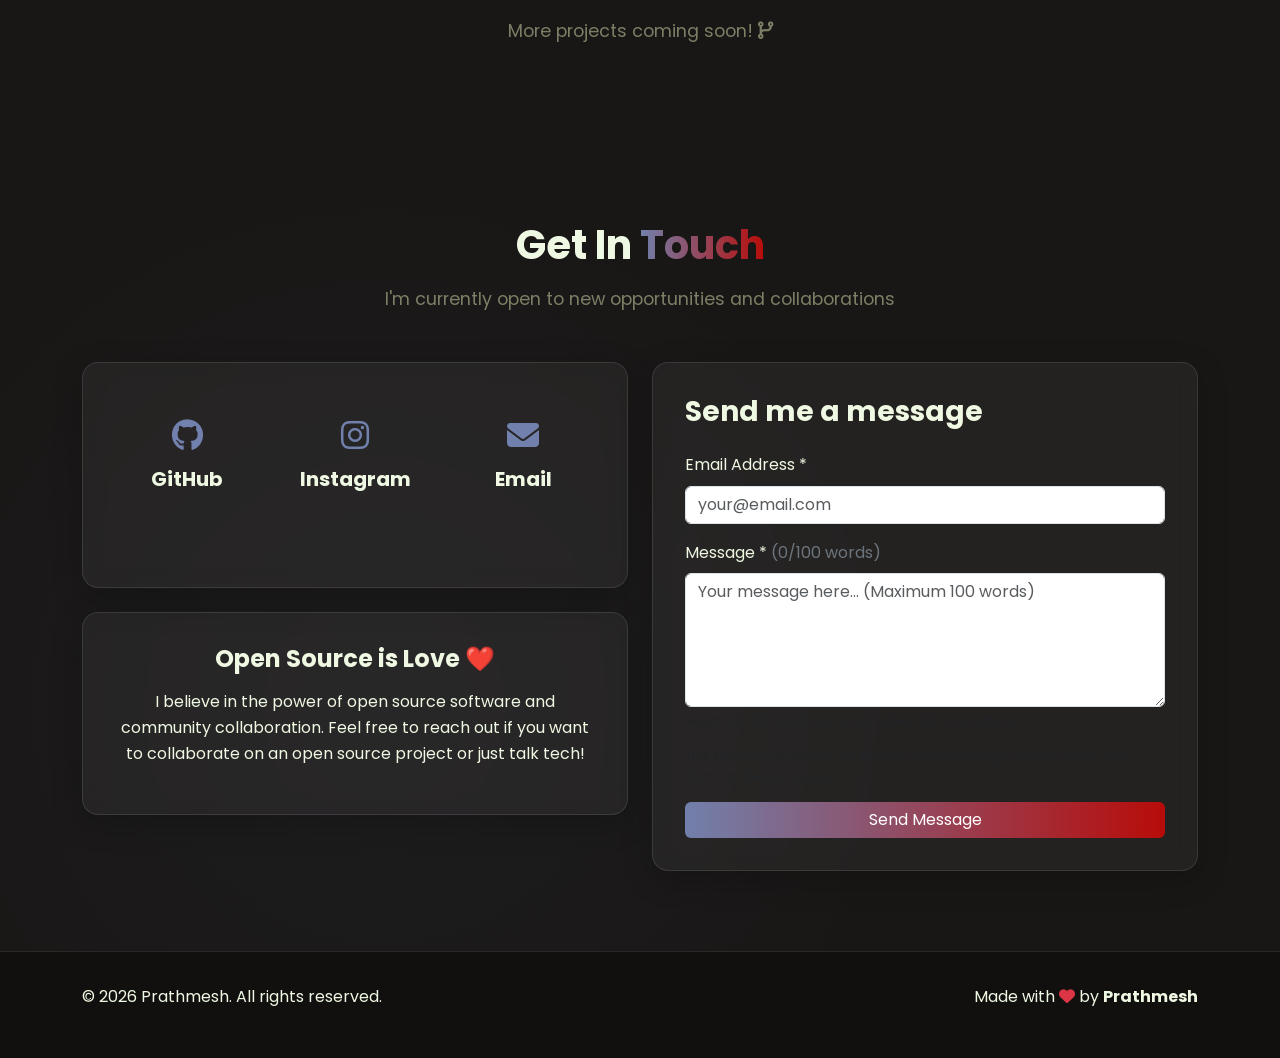
==== commit ffe0e24d: "Minor changes in 'Hero-Section' 2." ====
--- a/index.html
+++ b/index.html
@@ -58,7 +58,7 @@
                         <h4 class="text-gradient">Hello, I'm</h4>
                         <h1 class="hero-title">Prathmesh</h1>
                         <h2 class="hero-subtitle">IT/CS Student & Open Source Enthusiast</h2>
-                        <p class="hero-description">I am specializing in Flask backend systems, MERN Stack, Linux tools and much more. I love tinkering with <span class="highlight">Linux</span> machines and exploring new technologies.</p>
+                        <p class="hero-description">I am specializing in Python systems, MERN Stack, Linux tools and much more. I love tinkering with <span class="highlight">Linux</span> machines and exploring new technologies.</p>
                         <div class="hero-buttons mt-4">
                             <a href="#projects" class="btn btn-primary me-3">View My Work</a>
                             <a href="#contact" class="btn btn-outline">Get In Touch</a>
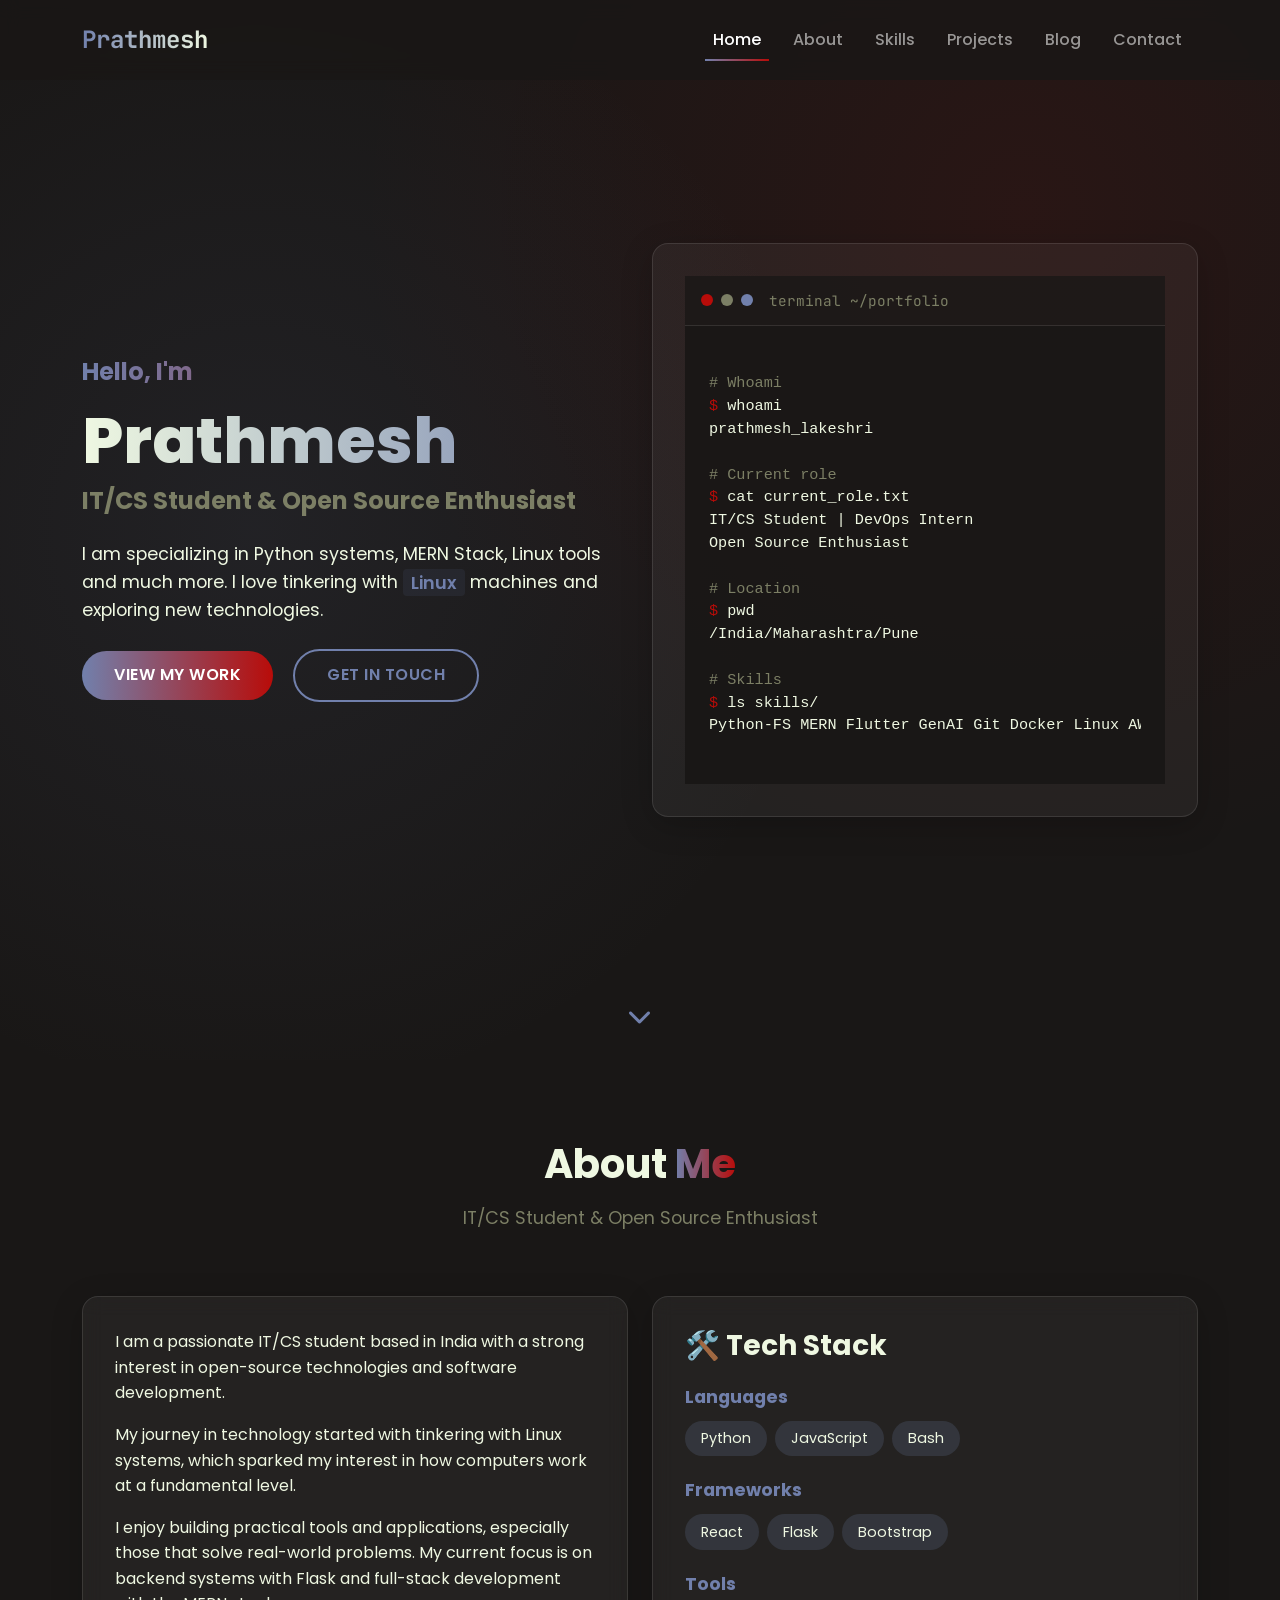
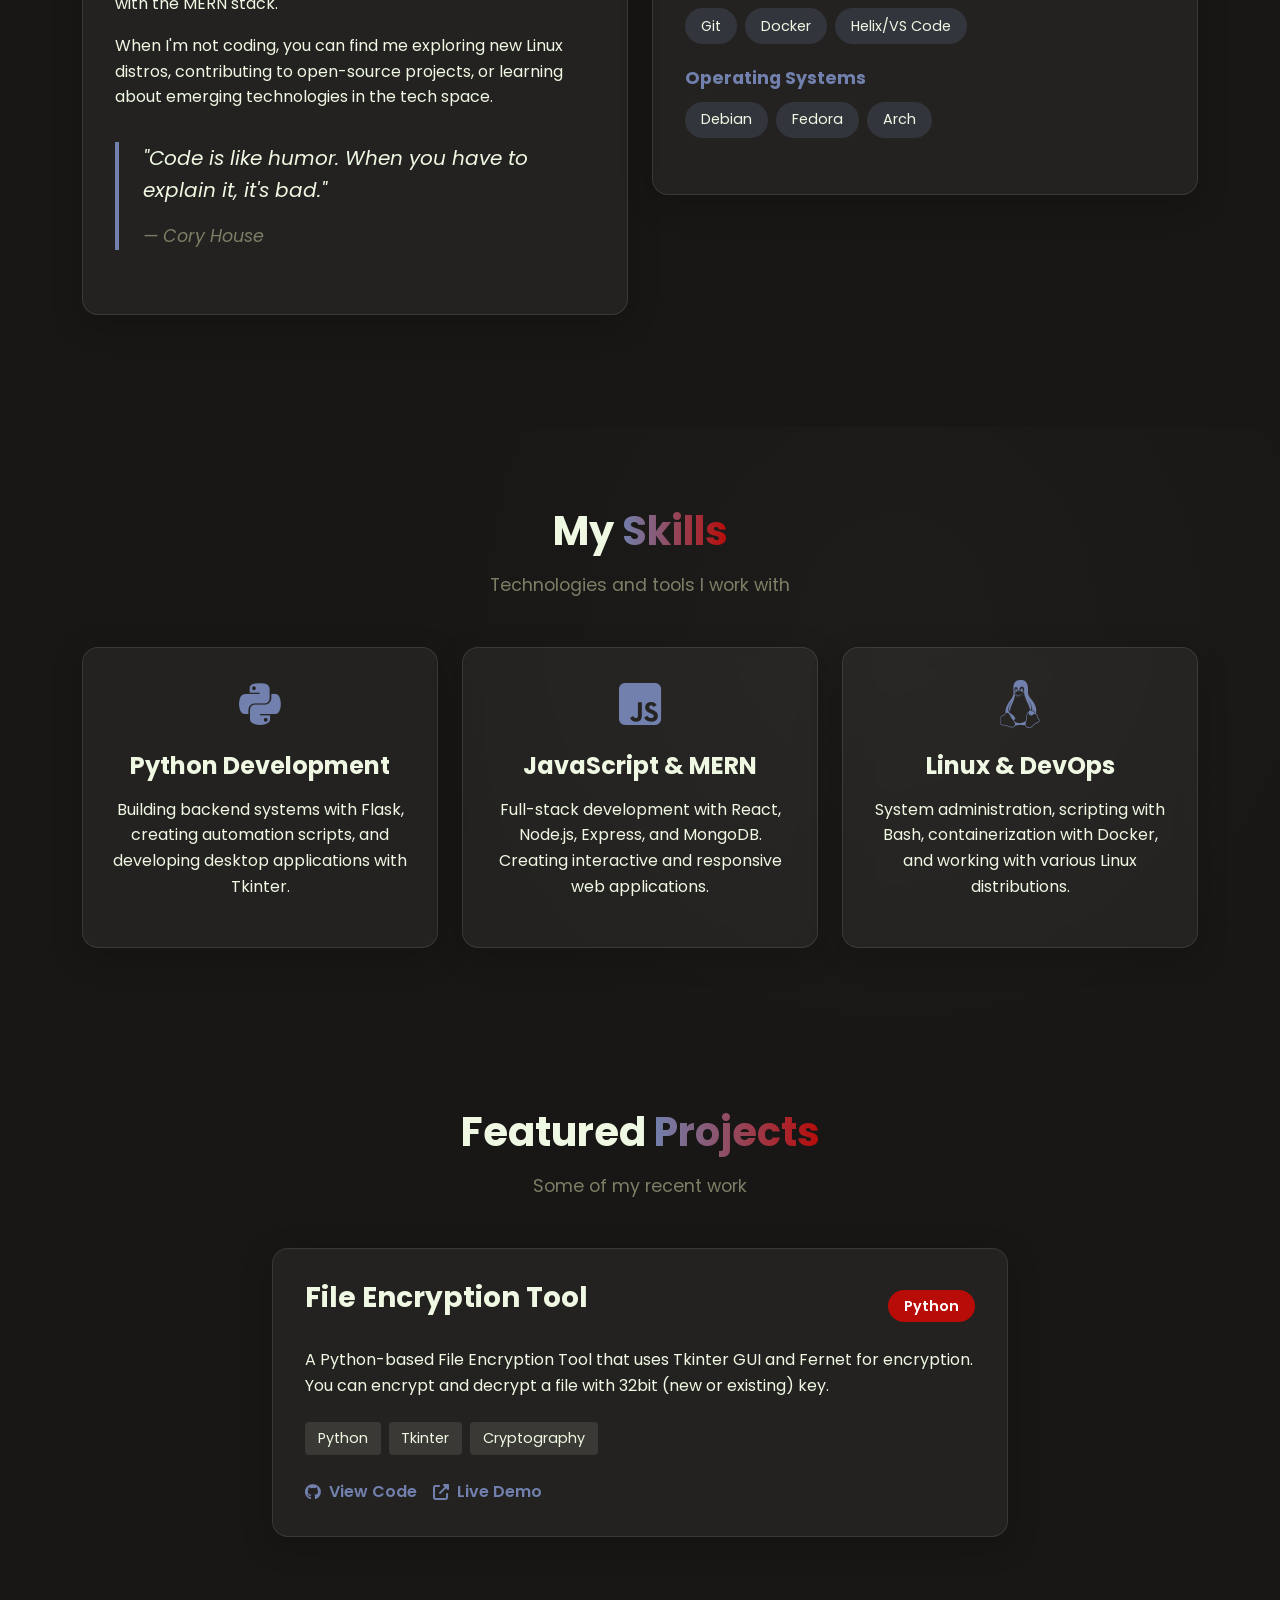
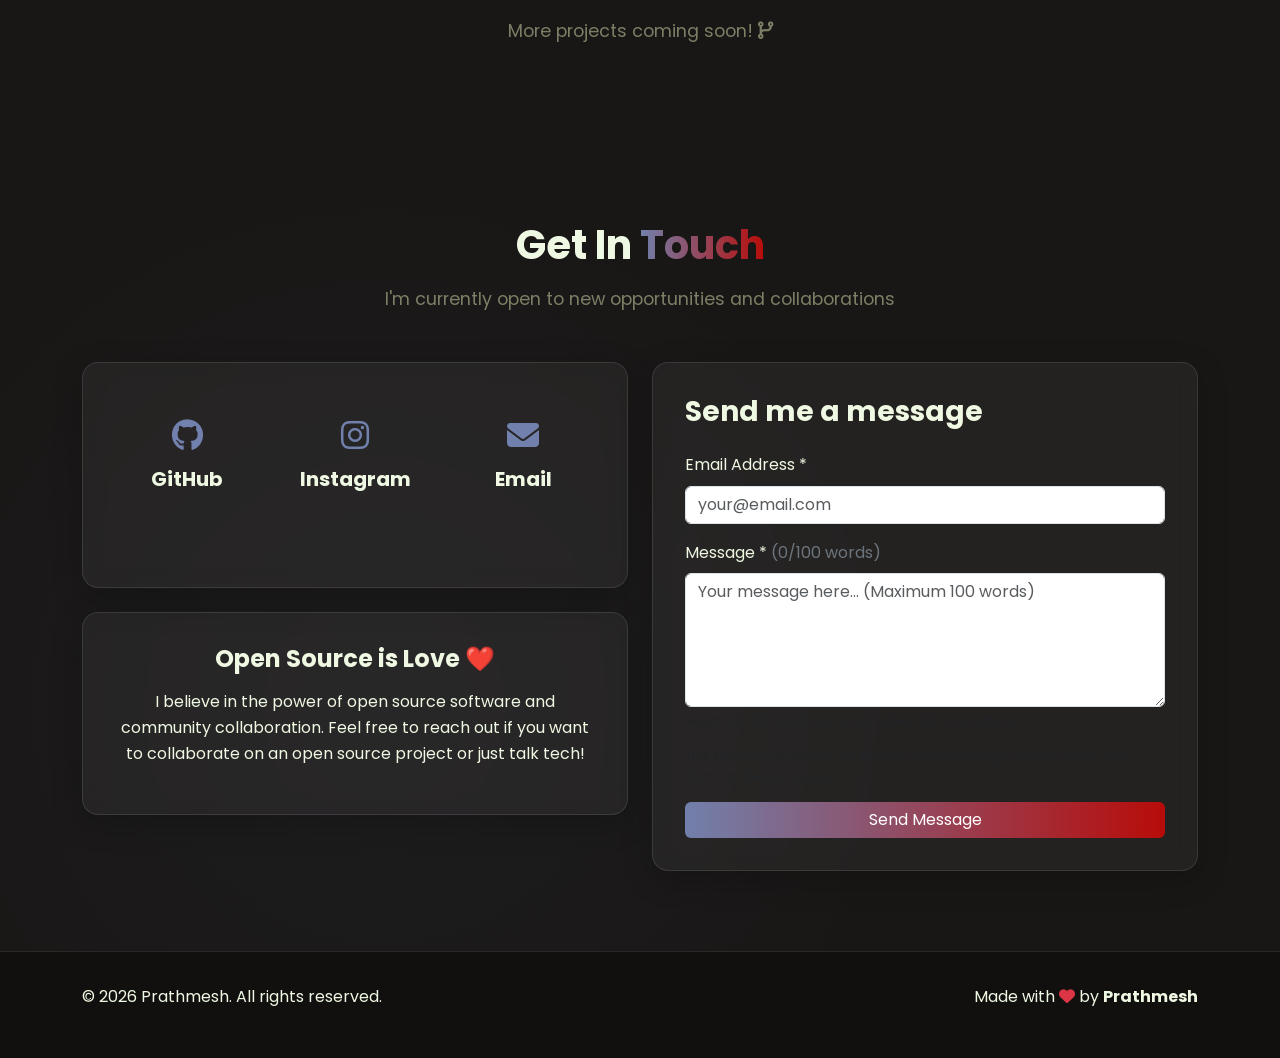
==== commit 951f4a9d: "Minor changes in 'Hero-Section' 3." ====
--- a/index.html
+++ b/index.html
@@ -93,7 +93,7 @@
 
 <span class="comment"># Skills</span>
 <span class="prompt">$</span> ls skills/
-<span class="output">Python-FS MERN Flutter GenAI Git Docker AWS</span>
+<span class="output">Python-FS MERN Flutter GenAI Git Docker Linux AWS</span>
                                 </code></pre>
                             </div>
                         </div>
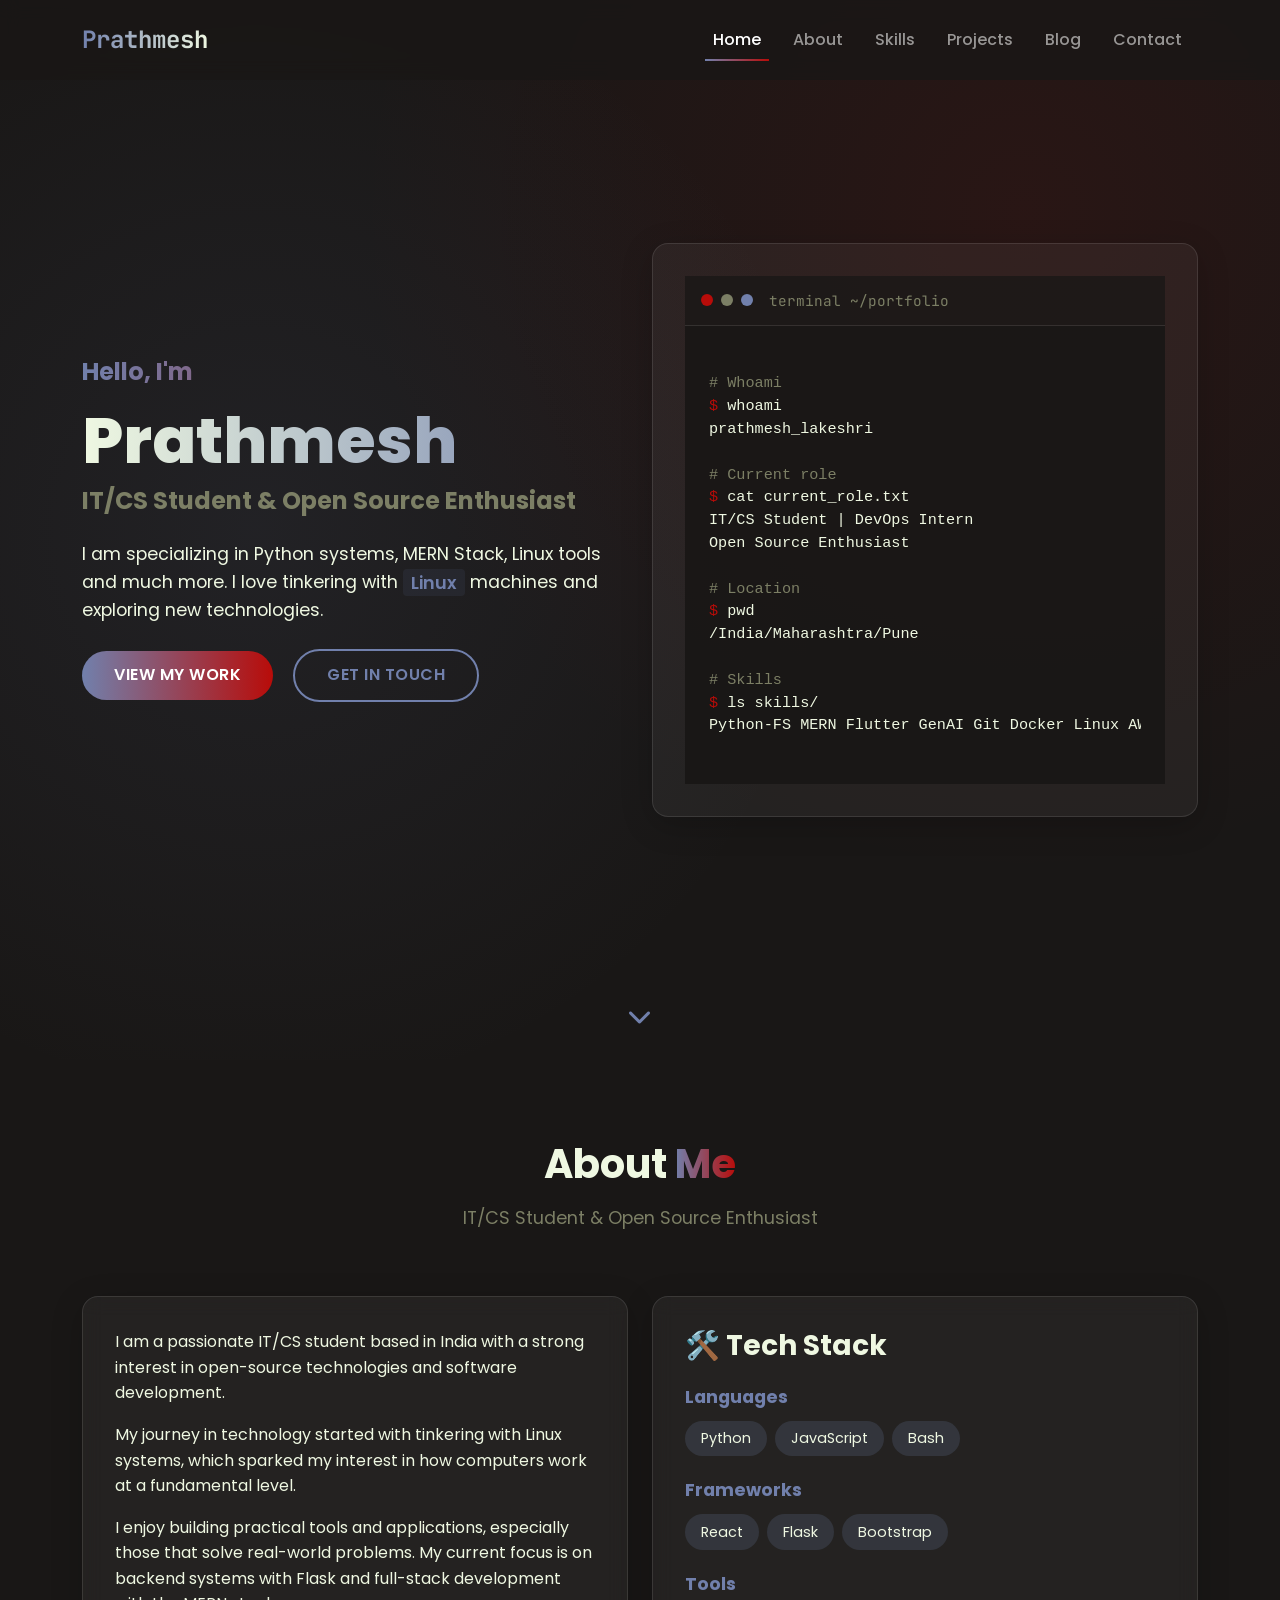
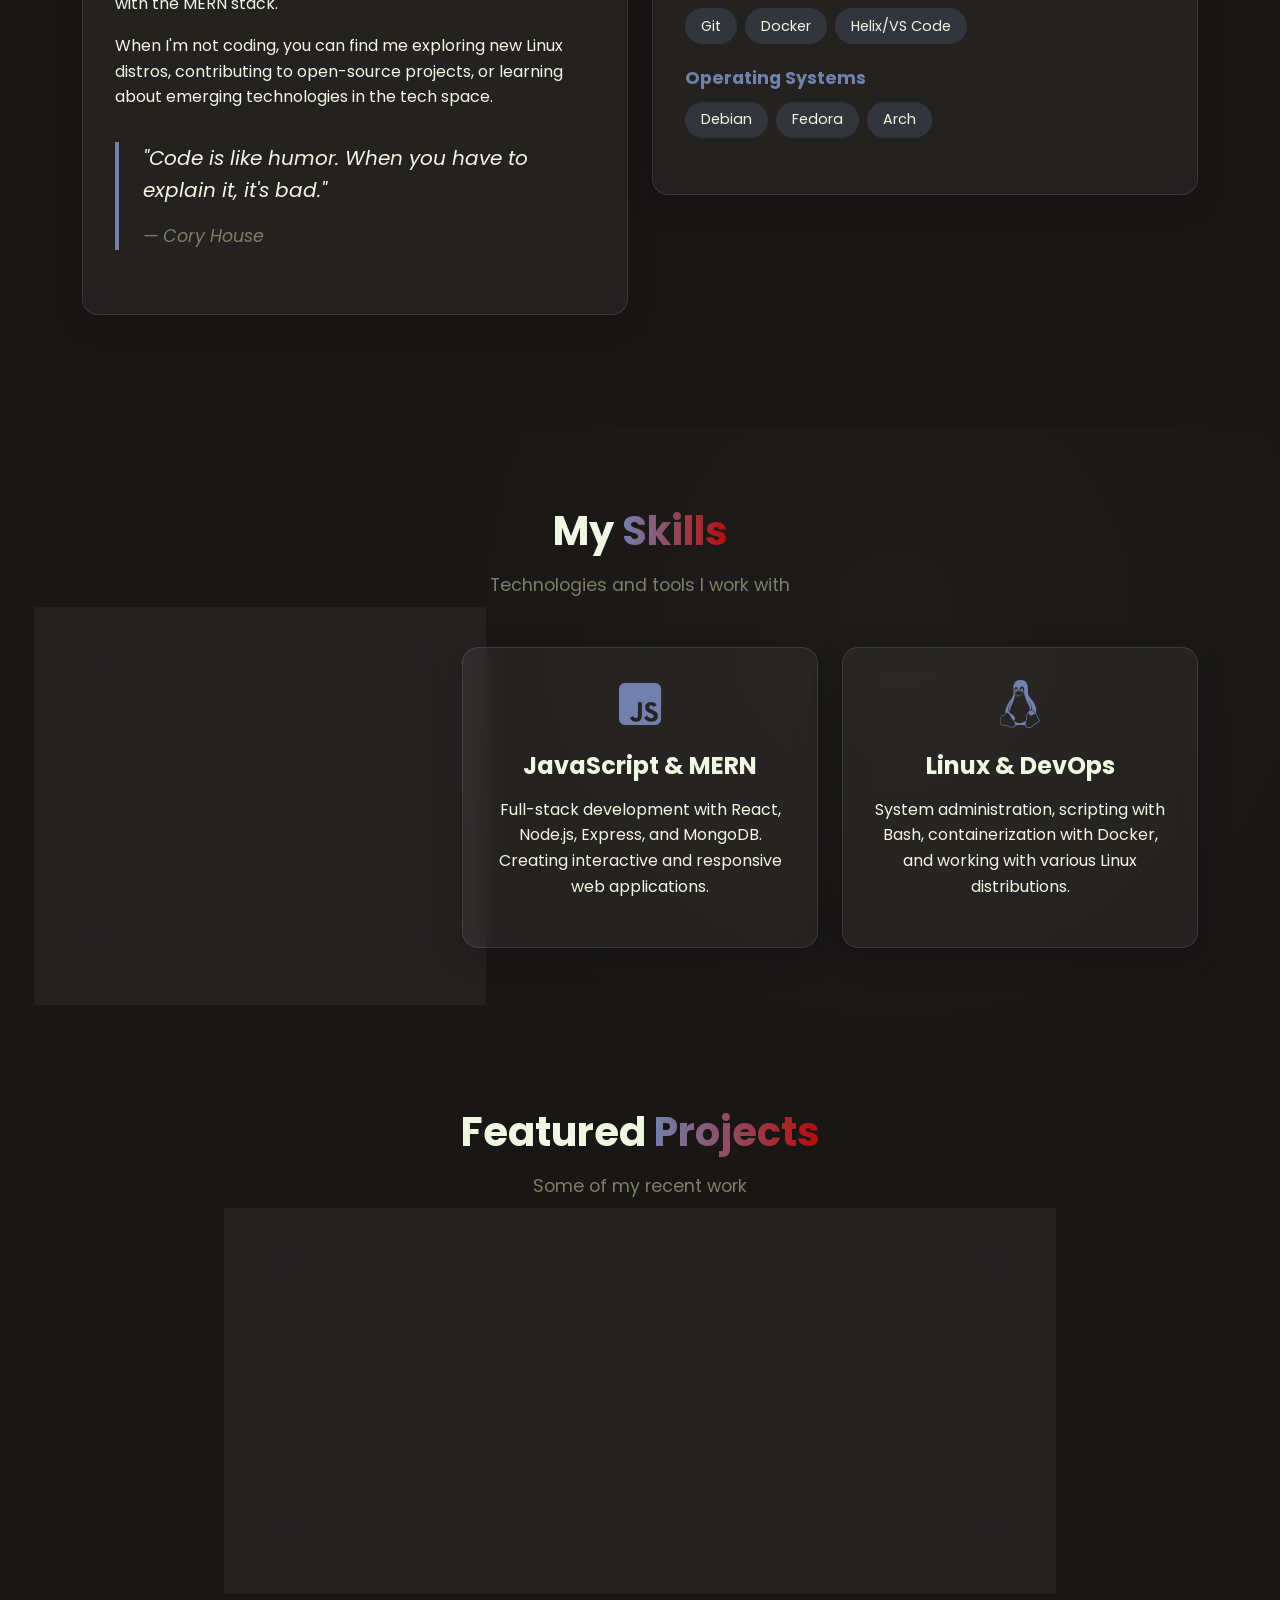
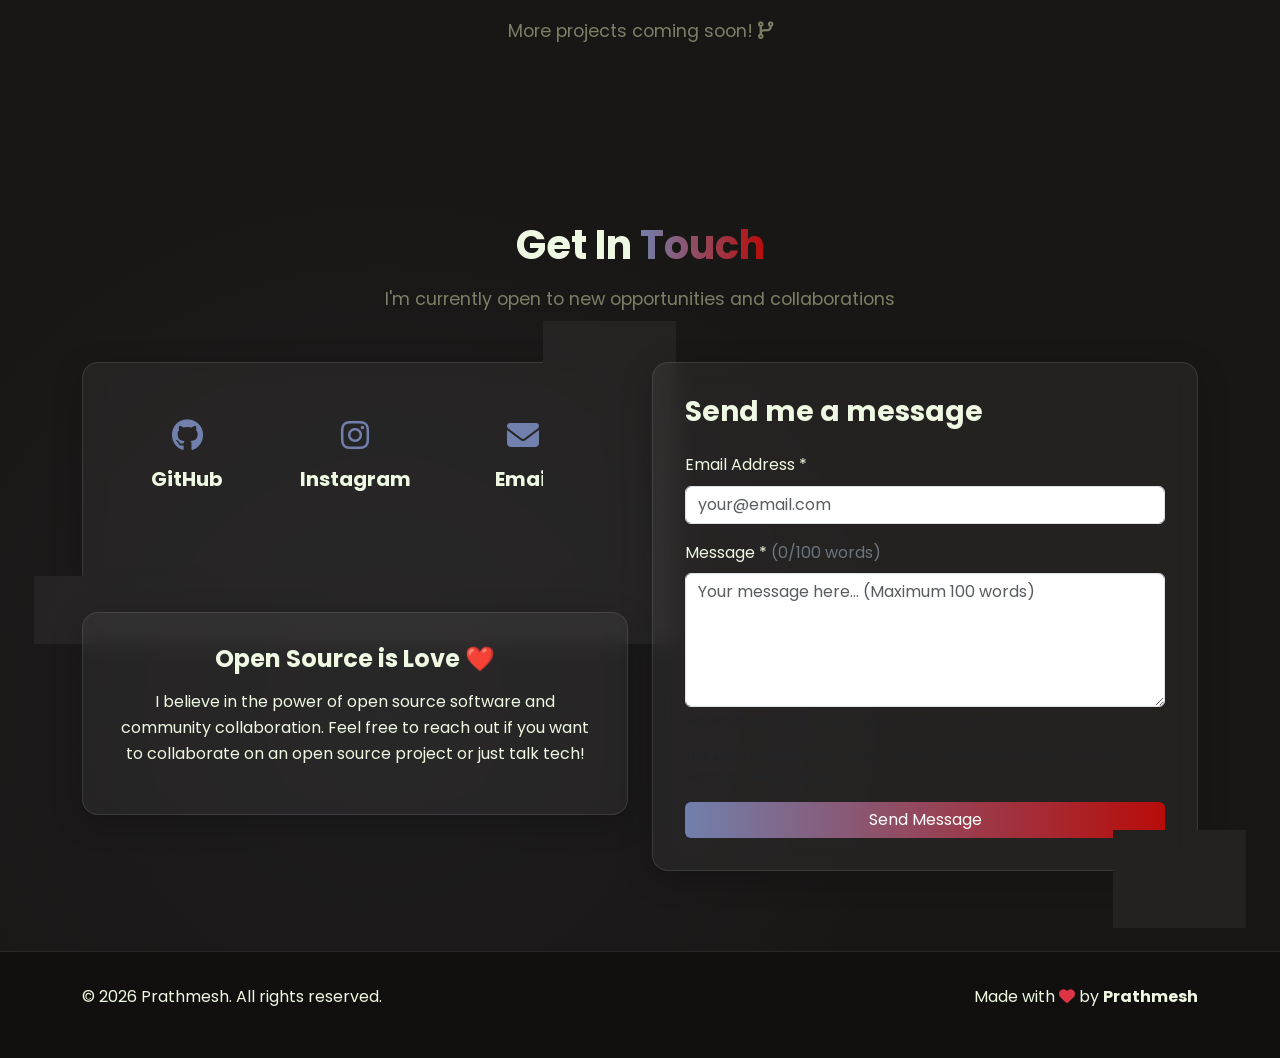
==== commit 6b0c4ba2: "Changed 'Instagram' username." ====
--- a/index.html
+++ b/index.html
@@ -322,7 +322,7 @@
                             </a>
                             </div>
                         <div class="col-md-4 mb-4">
-                            <a href="https://instagram.com/jakegithub24" target="_blank" class="contact-link">
+                            <a href="https://instagram.com/192.168.24.06" target="_blank" class="contact-link">
                                 <div class="contact-item">
                                     <div class="contact-icon">
                                         <i class="fab fa-instagram"></i>
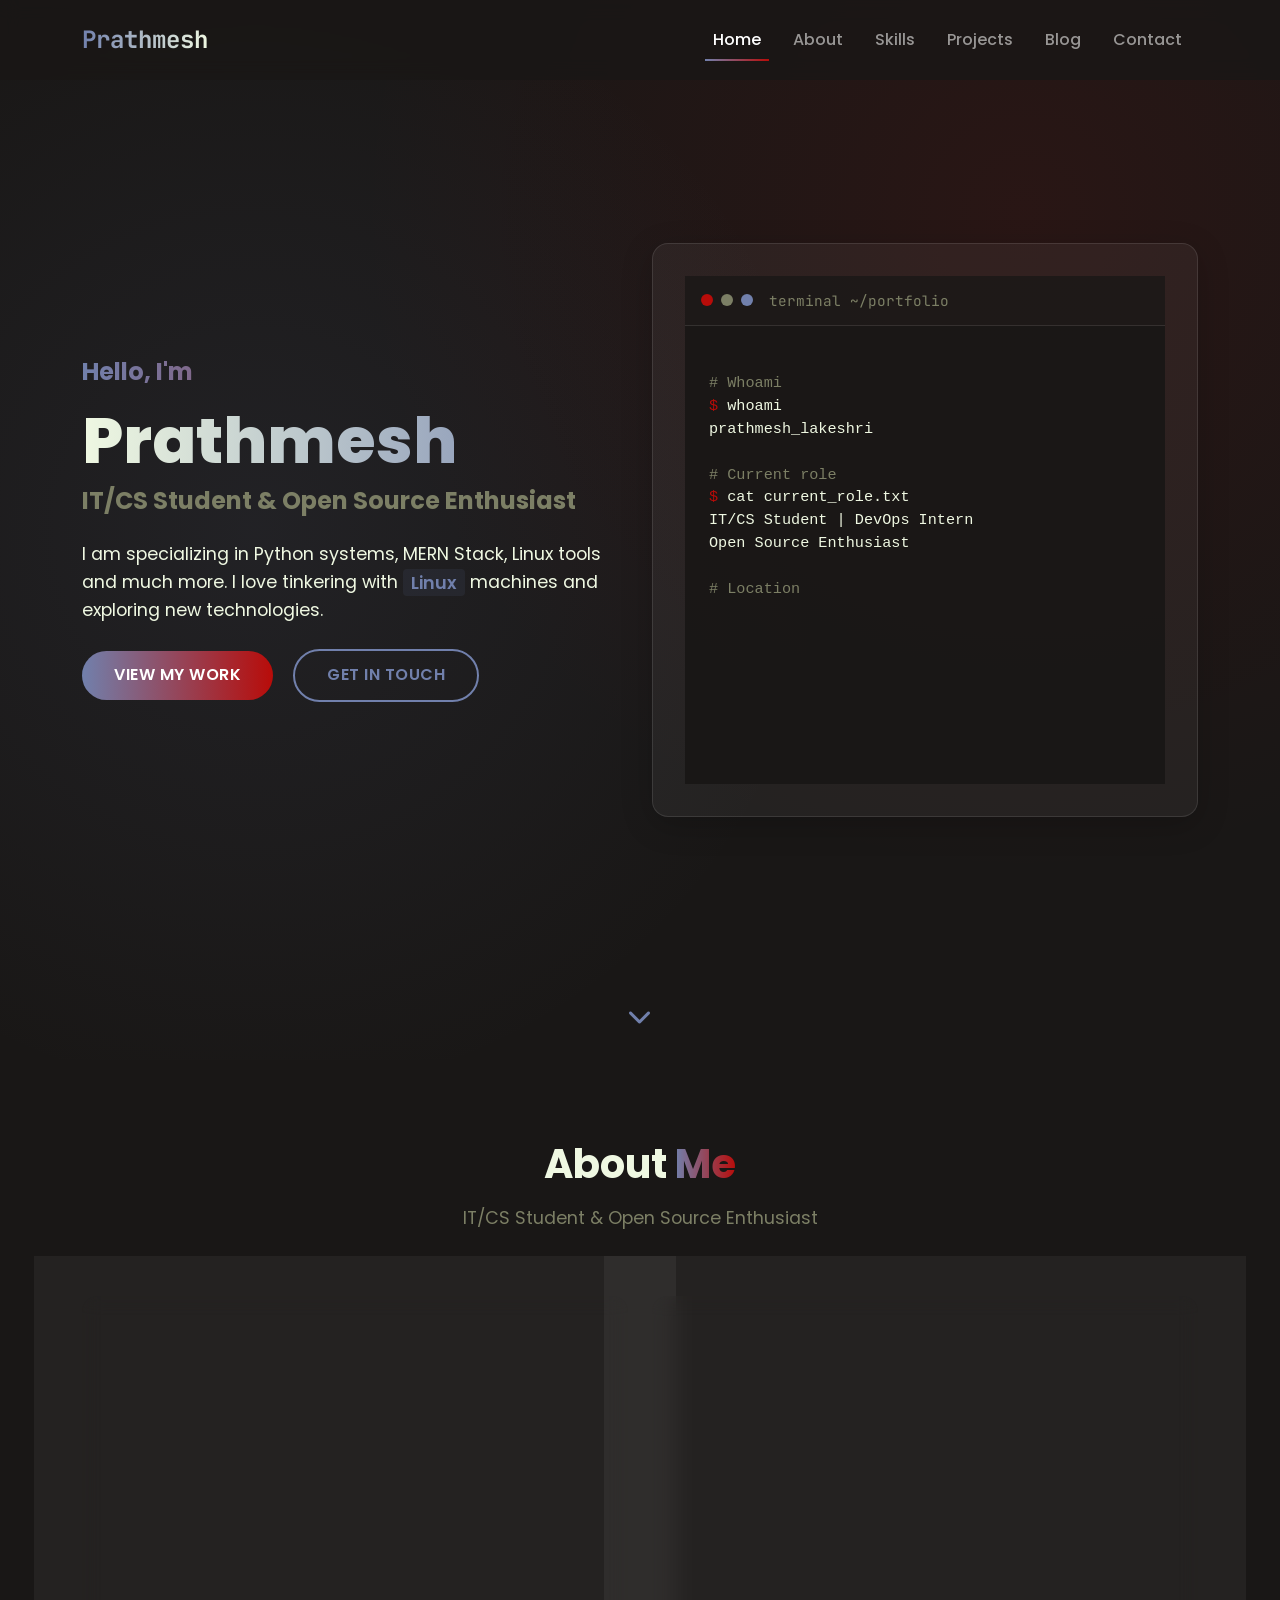
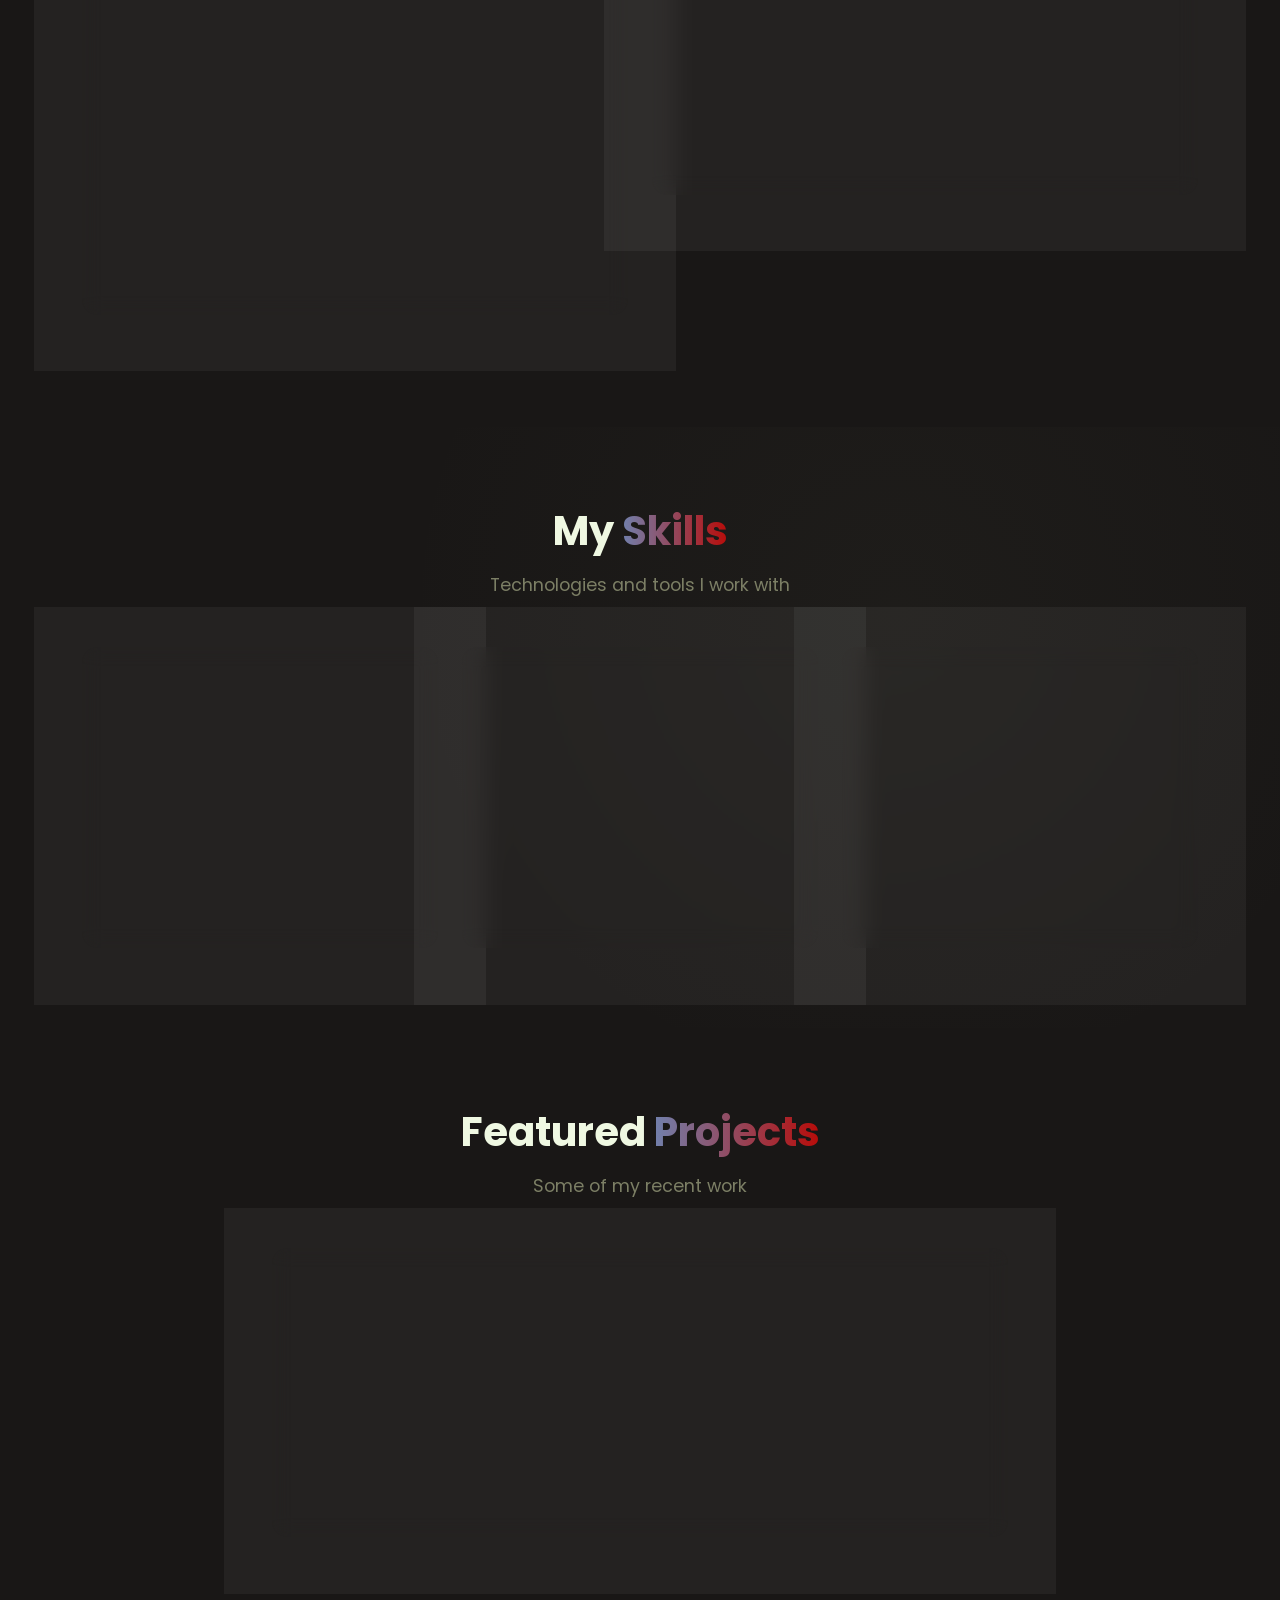
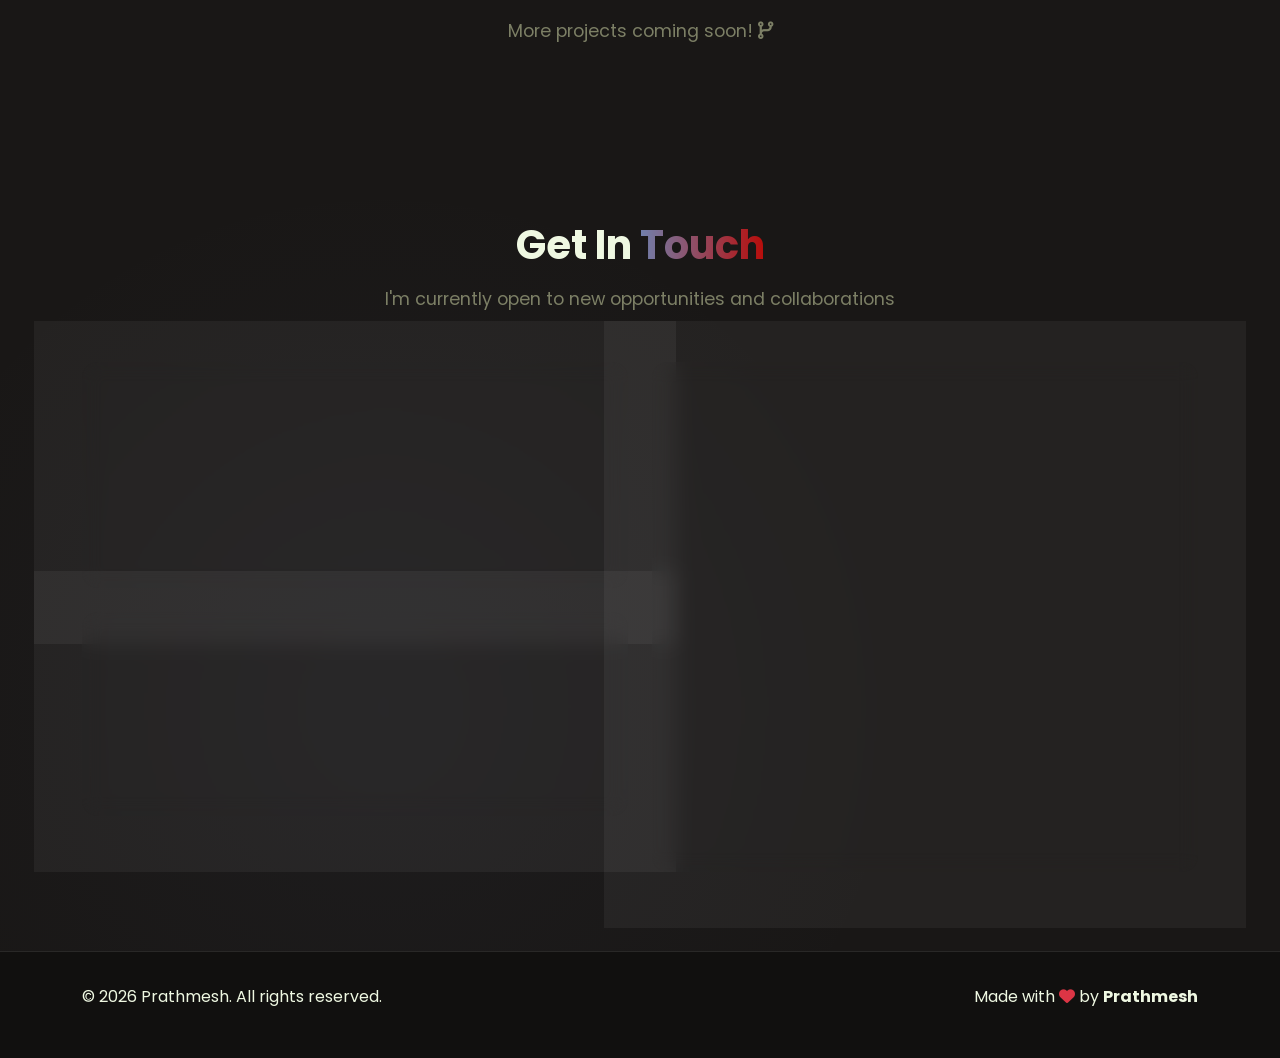
==== commit 094fcd0d: "Added animation to 'Hero-Section-Shell'." ====
--- a/index.html
+++ b/index.html
@@ -77,22 +77,22 @@
                                 <div class="window-title">terminal ~/portfolio</div>
                             </div>
                             <div class="code-window-body">
-                                <pre><code class="language-bash">
+                                <pre><code class="language-bash" id="heroShell">
 <span class="comment"># Whoami</span>
-<span class="prompt">$</span> whoami
+<span class="prompt">$</span> <span class="command">whoami</span>
 <span class="output">prathmesh_lakeshri</span>
 
 <span class="comment"># Current role</span>
-<span class="prompt">$</span> cat current_role.txt
+<span class="prompt">$</span> <span class="command">cat current_role.txt</span>
 <span class="output">IT/CS Student | DevOps Intern</span>
 <span class="output">Open Source Enthusiast</span>
 
 <span class="comment"># Location</span>
-<span class="prompt">$</span> pwd
+<span class="prompt">$</span> <span class="command">pwd</span>
 <span class="output">/India/Maharashtra/Pune</span>
 
 <span class="comment"># Skills</span>
-<span class="prompt">$</span> ls skills/
+<span class="prompt">$</span> <span class="command">ls skills/</span>
 <span class="output">Python-FS MERN Flutter GenAI Git Docker Linux AWS</span>
                                 </code></pre>
                             </div>
--- a/Assets/CSS/style.css
+++ b/Assets/CSS/style.css
@@ -228,6 +228,46 @@
     color: var(--color-secondary);
 }
 
+.code-window-body .shell-animated .comment {
+    display: inline-block;
+    opacity: 0;
+    transform: translateY(4px);
+    transition: opacity 0.2s ease, transform 0.2s ease;
+}
+
+.code-window-body .shell-animated .comment.is-visible {
+    opacity: 1;
+    transform: translateY(0);
+}
+
+.code-window-body .shell-animated .prompt,
+.code-window-body .shell-animated .command,
+.code-window-body .shell-animated .output {
+    opacity: 0;
+}
+
+.code-window-body .shell-animated .prompt.is-visible,
+.code-window-body .shell-animated .command.is-visible,
+.code-window-body .shell-animated .output.is-visible {
+    opacity: 1;
+}
+
+.code-window-body .shell-animated .command.is-typing::after {
+    content: '';
+    display: inline-block;
+    width: 0.5ch;
+    height: 1em;
+    vertical-align: -0.15em;
+    margin-left: 2px;
+    background: var(--color-accent);
+    animation: shell-cursor-blink 0.5s steps(1) infinite;
+}
+
+@keyframes shell-cursor-blink {
+    0%, 49% { opacity: 1; }
+    50%, 100% { opacity: 0; }
+}
+
 .scroll-indicator {
     position: absolute;
     bottom: 2rem;
